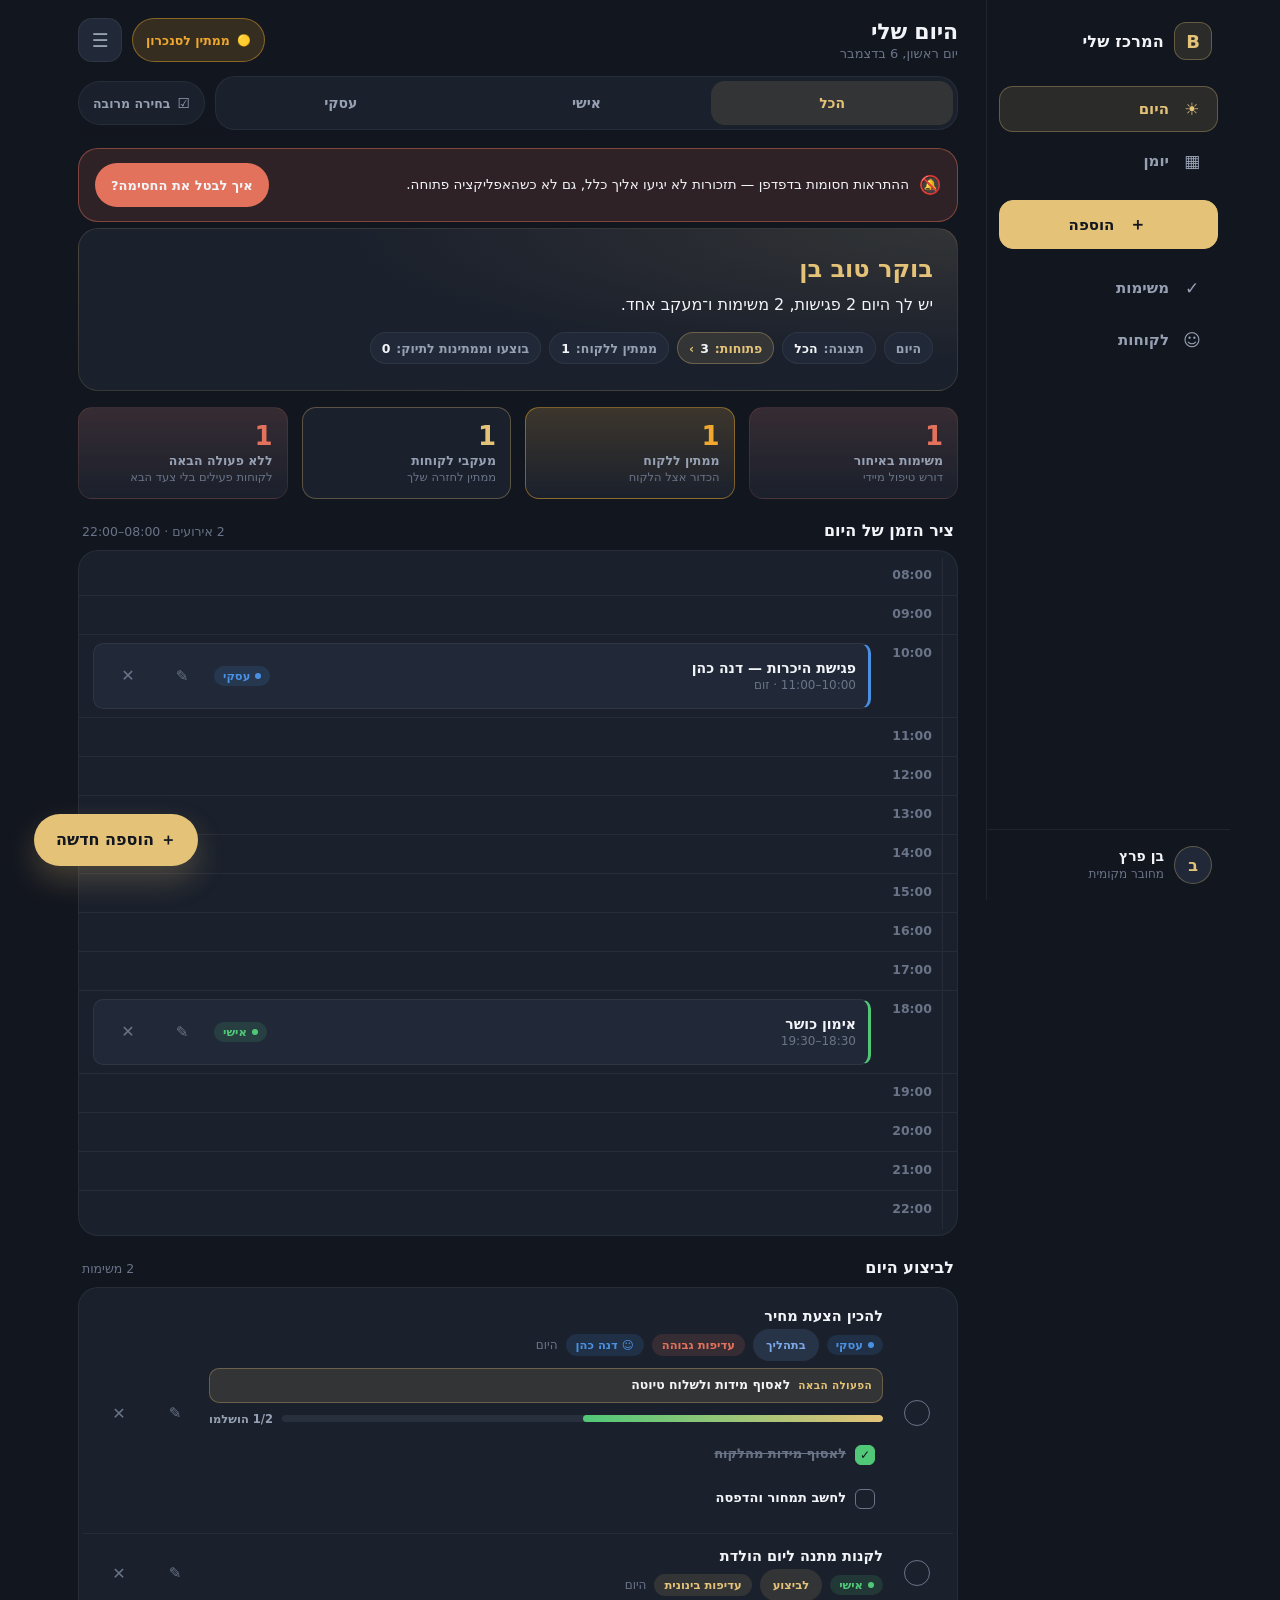
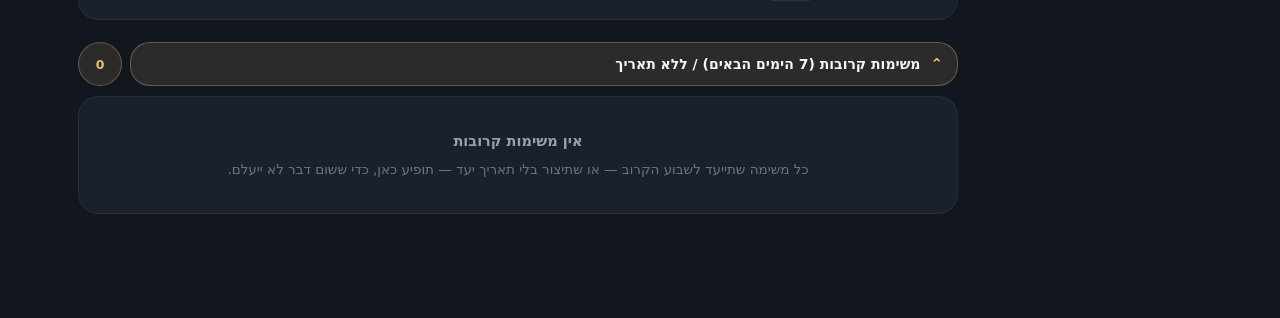
==== public/index.html @ 8e5413b8 "feat: sprint 10 - hamburger settings drawer, header cleanup, dual sound engine & haptics" ====
<!DOCTYPE html>
<html lang="he" dir="rtl">
<head>
<meta charset="utf-8">
<meta name="viewport" content="width=device-width, initial-scale=1, viewport-fit=cover">
<meta name="theme-color" content="#12161f">
<meta name="description" content="מרכז הפרודוקטיביות האישי והעסקי — יומן, משימות, רשימות, פתקים ולקוחות במקום אחד.">
<title>מה הלו&quot;ז</title>

<!-- ---------- PWA ---------- -->
<link rel="manifest" href="manifest.json">
<link rel="icon" type="image/png" sizes="32x32" href="icons/favicon-32.png">
<link rel="icon" type="image/png" sizes="192x192" href="icons/icon-192.png">
<link rel="icon" type="image/png" sizes="512x512" href="icons/icon-512.png">

<!-- ---------- installable web app (Android / Chrome) ---------- -->
<meta name="mobile-web-app-capable" content="yes">
<meta name="application-name" content="מה הלו&quot;ז">

<!-- ---------- installable web app (iOS / Safari) ---------- -->
<meta name="apple-mobile-web-app-capable" content="yes">
<meta name="apple-mobile-web-app-status-bar-style" content="black-translucent">
<meta name="apple-mobile-web-app-title" content="מה הלו&quot;ז">
<link rel="apple-touch-icon" href="icons/apple-touch-icon-180.png">

<!-- ?v= MUST match CACHE_VERSION in sw.js. GitHub Pages serves these with
     max-age=600 and no content hash, so without the query an installed phone
     can keep serving the previous build out of its own HTTP cache. -->
<link rel="stylesheet" href="styles.css?v=v19">
</head>
<body>

<div class="app">

  <!-- ============ DESKTOP SIDE RAIL (visually right in RTL) ============ -->
  <aside class="rail" aria-label="ניווט ראשי">
    <div class="rail-brand">
      <span class="rail-mark">B</span>
      <span class="rail-name">המרכז שלי</span>
    </div>
    <nav class="rail-nav">
      <button class="rail-item is-active" data-nav="today"   type="button"><span class="ico">☀</span><span>היום</span></button>
      <button class="rail-item"           data-nav="calendar" type="button"><span class="ico">▦</span><span>יומן</span></button>
      <button class="rail-item rail-add"  data-action="master-add" type="button"><span class="ico">＋</span><span>הוספה</span></button>
      <button class="rail-item"           data-nav="tasks"   type="button"><span class="ico">✓</span><span>משימות</span></button>
      <button class="rail-item"           data-nav="clients" type="button"><span class="ico">☺</span><span>לקוחות</span></button>
    </nav>
    <div class="rail-user">
      <span class="avatar" aria-hidden="true">ב</span>
      <span class="rail-user-meta">
        <b id="railUserName">בן פרץ</b>
        <small>מחובר מקומית</small>
      </span>
    </div>
  </aside>

  <!-- ============ MAIN ============ -->
  <main class="main">

    <header class="topbar">
      <!-- Sprint 13 — THE HEADER IS TWO CONTROLS.
           Until now this row carried four pills (🔔 / 🔊 / 📅 / ☁), a Google
           readout line under them and a 🗑 pill in the filter strip below —
           six competing affordances above a screen whose actual job is to
           answer "what do I owe today". Every one of them still exists, and
           every one of them is still the SAME element with the same id and the
           same handler: they were MOVED into the settings drawer, not rebuilt.
           What is left here is the title, the cloud badge (a status light, not
           a menu) and ☰. -->
      <div class="topbar-row">
        <div class="topbar-title">
          <h1 id="viewTitle">היום שלי</h1>
          <p id="todayLabel" class="topbar-sub"></p>
        </div>
        <!-- cloud sync status — 🟢 מסונכרן לענן / 🟡 ממתין לסנכרון / 🔴 אופליין -->
        <button class="sync-btn is-offline" id="syncBtn" type="button"
                data-syncstate="offline" aria-live="polite" title="אופליין">
          <span class="sync-ico" id="syncIco" aria-hidden="true">🔴</span>
          <span class="sync-label" id="syncLabel">אופליין</span>
        </button>
        <!-- ☰ — LAST in the row on purpose: the document is RTL, so the last
             flex item is the one that lands on the visual LEFT edge. -->
        <button class="menu-btn" id="menuBtn" data-action="settings" type="button"
                aria-haspopup="dialog" aria-expanded="false" aria-controls="settingsDrawer"
                aria-label="הגדרות" title="הגדרות">
          <span class="menu-ico" aria-hidden="true">☰</span>
        </button>
      </div>

      <!-- Global category filter · shares its row with the multi-select gate -->
      <div class="filter-row">
        <div class="segmented" role="tablist" aria-label="סינון לפי קטגוריה">
          <button class="seg is-active" role="tab" aria-selected="true"  data-filter="all"      type="button">הכל</button>
          <button class="seg"           role="tab" aria-selected="false" data-filter="personal" type="button">אישי</button>
          <button class="seg"           role="tab" aria-selected="false" data-filter="business" type="button">עסקי</button>
        </div>
        <!-- בחירה מרובה — also entered by long-pressing any card -->
        <button class="select-btn" id="selectBtn" data-action="select-mode" type="button" aria-pressed="false">
          <span class="select-ico" aria-hidden="true">☑</span>
          <span class="select-label" id="selectLabel">בחירה מרובה</span>
        </button>
      </div>
    </header>

    <!-- ---------- VIEW: MY DAY ---------- -->
    <section class="view is-active" id="view-today" aria-label="היום שלי">

      <!-- 0. התראות — the permission, said out loud (Sprint 11).
           The top-bar pill carries the same state, but it is one of four pills
           in a crowded bar. A blocked permission is worse than an unasked one:
           the app looks armed and delivers nothing, so a missed meeting gets
           blamed on the app instead of on the setting causing it. -->
      <div class="nfy-alert card" id="notifyAlert" role="status" aria-live="polite" hidden>
        <span class="nfy-ico" id="notifyAlertIco" aria-hidden="true">🔔</span>
        <p class="nfy-text" id="notifyAlertText"></p>
        <button class="nfy-cta" id="notifyAlertCta" type="button">הפעל התראות</button>
      </div>

      <!-- 1. Smart summary -->
      <div class="summary card">
        <p class="summary-greet" id="summaryGreeting">בוקר טוב בן</p>
        <p class="summary-line" id="summaryLine"></p>
        <div class="summary-chips" id="summaryChips"></div>
      </div>

      <!-- 4. Attention cards -->
      <div class="attention" id="attentionCards"></div>

      <!-- 2. Timeline -->
      <section class="block" aria-label="ציר הזמן של היום">
        <div class="block-head">
          <h2>ציר הזמן של היום</h2>
          <span class="block-meta" id="timelineMeta"></span>
        </div>
        <div class="timeline card" id="timeline"></div>
      </section>

      <!-- 3. Unscheduled to-do today -->
      <section class="block" aria-label="לביצוע היום">
        <div class="block-head">
          <h2>לביצוע היום</h2>
          <span class="block-meta" id="todoMeta"></span>
        </div>
        <div class="todo card" id="todoToday"></div>
        <!-- Sprint 9 — ticking a task leaves it in place, struck through; THIS
             is what files it. Painted by renderArchiveBar(), absent while there
             is nothing finished to move. -->
        <div class="archive-bar" id="archiveBarToday" hidden></div>
      </section>

      <!-- 3b. משימות קרובות — the answer to "where did my tasks go" (Sprint 10)
           The counters on this screen count every open task; the board above can
           only ever show today's. This widget holds the rest — the next seven
           days and everything with no date at all — so a task can never again be
           counted somewhere and listed nowhere. Collapsible, but open by
           default: a widget that hides the thing it exists to reveal is the bug
           it was written to fix. -->
      <section class="block up-block is-open" id="upcomingBlock" aria-label="משימות קרובות">
        <!-- Sprint 12 · §3 — the count left the toggle and became a control of
             its own: collapsing the widget and opening the full open-items
             sheet are two different intentions, and one button cannot carry
             both. A <button> may not nest inside a <button>, so the header is
             a row holding two. -->
        <div class="up-head-row">
          <button class="up-head" id="upcomingToggle" data-upcoming="toggle"
                  type="button" aria-expanded="true" aria-controls="upcomingList">
            <span class="up-caret" id="upcomingCaret" aria-hidden="true">⌃</span>
            <span class="up-title">משימות קרובות (7 הימים הבאים) / ללא תאריך</span>
          </button>
          <button class="up-count" id="upcomingCount" data-openall="1" type="button"
                  aria-haspopup="dialog"
                  aria-label="פתיחת כל המשימות והאירועים הפתוחים">0</button>
        </div>
        <p class="up-meta block-meta" id="upcomingMeta"></p>
        <div class="todo card" id="upcomingList"></div>
      </section>

      <div class="scroll-tail"></div>
    </section>

    <!-- ---------- VIEW: CALENDAR ---------- -->
    <section class="view" id="view-calendar" aria-label="יומן">

      <!-- view switcher: day / week / month / agenda -->
      <div class="segmented cal-views" role="tablist" aria-label="בחירת תצוגת יומן">
        <button class="seg"           role="tab" aria-selected="false" data-calview="day"    type="button">יום</button>
        <button class="seg"           role="tab" aria-selected="false" data-calview="week"   type="button">שבוע</button>
        <button class="seg is-active" role="tab" aria-selected="true"  data-calview="month"  type="button">חודש</button>
        <button class="seg"           role="tab" aria-selected="false" data-calview="agenda" type="button">סדר יום</button>
      </div>

      <!-- period navigation — RTL: "הבא" sits on the left, "הקודם" on the right -->
      <div class="cal-nav">
        <button class="cal-arrow" data-calnav="prev" type="button" aria-label="התקופה הקודמת">›</button>
        <div class="cal-range">
          <b id="calRange"></b>
          <span class="block-meta" id="calendarMeta"></span>
        </div>
        <button class="cal-arrow" data-calnav="next"  type="button" aria-label="התקופה הבאה">‹</button>
        <button class="cal-today" data-calnav="today" type="button">היום</button>
      </div>

      <div class="cal-stage" id="calStage">
        <div class="cal-pane" id="calMonth"  hidden></div>
        <div class="cal-pane" id="calWeek"   hidden></div>
        <div class="cal-pane" id="calDay"    hidden></div>
        <div class="cal-pane" id="calAgenda" hidden></div>
      </div>

      <div class="scroll-tail"></div>
    </section>

    <!-- ---------- VIEW: TASKS / LISTS / NOTES ---------- -->
    <section class="view" id="view-tasks" aria-label="משימות, רשימות ופתקים">

      <!-- Sprint 10 · workspaces. פתקים ורשימות is a destination of its own
           now (mandate §2), not two blocks stacked below a task list that
           already fills the screen. -->
      <div class="segmented work-tabs" role="tablist" aria-label="בחירת אזור עבודה">
        <button class="seg is-active" role="tab" aria-selected="true"  data-work="tasks" type="button">✓ משימות <b class="seg-count" id="workCount_tasks">0</b></button>
        <button class="seg"           role="tab" aria-selected="false" data-work="lists" type="button">☰ רשימות <b class="seg-count" id="workCount_lists">0</b></button>
        <button class="seg"           role="tab" aria-selected="false" data-work="notes" type="button">✎ פתקים <b class="seg-count" id="workCount_notes">0</b></button>
      </div>

      <!-- ========== WORKSPACE: משימות ========== -->
      <div data-workpane="tasks">

        <!-- Sprint 10 · the four mandated views, then the three older filters.
             היום / בקרוב / נכנסים / באיחור are mutually exclusive and, between
             them, exhaustive over every task on the board — and הכל is the
             union that proves nothing fell between them. -->
        <div class="segmented task-tabs" role="tablist" aria-label="סינון מהיר של משימות">
          <button class="seg"           role="tab" aria-selected="false" data-tasktab="today"    type="button">היום <b class="seg-count" data-taskcount="today">0</b></button>
          <button class="seg"           role="tab" aria-selected="false" data-tasktab="upcoming" type="button">בקרוב <b class="seg-count" data-taskcount="upcoming">0</b></button>
          <button class="seg"           role="tab" aria-selected="false" data-tasktab="inbox"    type="button">נכנסים <b class="seg-count" data-taskcount="inbox">0</b></button>
          <button class="seg is-active" role="tab" aria-selected="true"  data-tasktab="all"      type="button">הכל <b class="seg-count" data-taskcount="all">0</b></button>
          <button class="seg"           role="tab" aria-selected="false" data-tasktab="late"     type="button">באיחור <b class="seg-count" data-taskcount="late">0</b></button>
          <button class="seg"           role="tab" aria-selected="false" data-tasktab="waiting"  type="button">ממתין <b class="seg-count" data-taskcount="waiting">0</b></button>
          <button class="seg"           role="tab" aria-selected="false" data-tasktab="done"     type="button">הושלם <b class="seg-count" data-taskcount="done">0</b></button>
        </div>

        <div class="block">
          <div class="block-head">
            <h2 id="tasksTitle">משימות · הכל</h2>
            <span class="block-meta" id="tasksMeta"></span>
          </div>
          <div class="card" id="tasksList"></div>
          <div class="archive-bar" id="archiveBarTasks" hidden></div>
        </div>

        <!-- ---- היסטוריה — the completed-tasks log (Sprint 9) ----
             Where finished work waits out its ten days. Deliberately NOT סל
             מחזור: restoring something you completed must not read as undoing a
             deletion, and emptying the bin must not throw away a month of it. -->
        <div class="block">
          <div class="block-head">
            <h2>✓ בוצעו — היסטוריה</h2>
            <span class="block-meta" id="archiveMeta"></span>
          </div>
          <p class="trash-hint">
            כל משימה שתעביר לכאן ממתינה 10 ימים. אפשר לשחזר אותה לרשימה שממנה הגיעה,
            או למחוק אותה לצמיתות כבר עכשיו. אחרי 10 ימים היא נמחקת אוטומטית.
          </p>
          <div class="card trash-list" id="archiveList"></div>
        </div>
      </div>

      <!-- ========== WORKSPACE: רשימות (צ׳קליסטים) ========== -->
      <div data-workpane="lists" hidden>
        <div class="block">
          <div class="block-head">
            <h2>☰ רשימות וצ׳ק־ליסטים</h2>
            <span class="block-meta" id="listsMeta"></span>
          </div>
          <p class="trash-hint">
            רשימות ציוד לסטודיו, רשימות קניות ותתי־משימות לפרויקט. כל רשימה יכולה
            להיות ללא תאריך, ואפשר לקשר אותה ישירות לכרטיס לקוח קיים.
          </p>
          <div class="card" id="listsList"></div>
        </div>
      </div>

      <!-- ========== WORKSPACE: פתקים ========== -->
      <div data-workpane="notes" hidden>
        <div class="block">
          <div class="block-head">
            <h2>✎ פתקים מהירים</h2>
            <span class="block-meta" id="notesMeta"></span>
          </div>
          <p class="trash-hint">
            שרבוט רעיונות, סיכומי שיחות ותזכורות טקסט חופשי. כל פתק אפשר להצמיד
            למעלה, לקשר לכרטיס לקוח, או להפוך למשימה או לאירוע בלחיצה אחת.
          </p>
          <div class="card" id="notesList"></div>
        </div>
      </div>

      <div class="scroll-tail"></div>
    </section>

    <!-- ---------- VIEW: CLIENTS ---------- -->
    <section class="view" id="view-clients" aria-label="לקוחות">

      <!-- pipeline sub-tabs: הכל · לידים חדשים · פעילים · ממתינים · סגורים -->
      <div class="segmented client-tabs" role="tablist" aria-label="סינון לקוחות לפי שלב בצינור">
        <button class="seg is-active" role="tab" aria-selected="true"  data-clientfilter="all"    type="button">הכל <b class="seg-count" data-clientcount="all">0</b></button>
        <button class="seg"           role="tab" aria-selected="false" data-clientfilter="new"    type="button">לידים חדשים <b class="seg-count" data-clientcount="new">0</b></button>
        <button class="seg"           role="tab" aria-selected="false" data-clientfilter="active" type="button">פעילים <b class="seg-count" data-clientcount="active">0</b></button>
        <button class="seg"           role="tab" aria-selected="false" data-clientfilter="waiting" type="button">ממתינים <b class="seg-count" data-clientcount="waiting">0</b></button>
        <button class="seg"           role="tab" aria-selected="false" data-clientfilter="closed" type="button">סגורים <b class="seg-count" data-clientcount="closed">0</b></button>
      </div>

      <div class="block">
        <div class="block-head">
          <h2>לקוחות</h2>
          <span class="block-meta" id="clientsMeta"></span>
        </div>
        <div class="client-cards" id="clientsList"></div>
      </div>
      <div class="scroll-tail"></div>
    </section>

  </main>

  <!-- ============ MOBILE BOTTOM BAR ============ -->
  <nav class="tabbar" aria-label="ניווט תחתון">
    <button class="tab is-active" data-nav="today"   type="button"><span class="ico">☀</span><span class="tab-label">היום</span></button>
    <button class="tab"           data-nav="calendar" type="button"><span class="ico">▦</span><span class="tab-label">יומן</span></button>
    <button class="tab tab-add"   data-action="master-add" type="button" aria-label="הוספה חדשה">
      <span class="tab-add-btn">＋</span><span class="tab-label">הוספה</span>
    </button>
    <button class="tab"           data-nav="tasks"   type="button"><span class="ico">✓</span><span class="tab-label">משימות</span></button>
    <button class="tab"           data-nav="clients" type="button"><span class="ico">☺</span><span class="tab-label">לקוחות</span></button>
  </nav>

</div>

<!-- ============ MASTER ADD — floating CTA ============ -->
<button class="fab" id="fab" data-action="master-add" type="button">＋ הוספה חדשה</button>

<!-- ============ BOTTOM SHEETS ============ -->
<div class="backdrop" id="backdrop" hidden></div>

<!-- type chooser -->
<div class="sheet" id="typeSheet" role="dialog" aria-modal="true" aria-labelledby="typeSheetTitle" hidden>
  <div class="sheet-grab" aria-hidden="true"></div>
  <div class="sheet-head">
    <h2 id="typeSheetTitle">מה נוסיף?</h2>
    <button class="sheet-x" data-action="close-sheet" type="button" aria-label="סגירה">✕</button>
  </div>
  <div class="type-grid">
    <button class="type-btn" data-type="event"  type="button"><span class="type-ico">▦</span><span>אירוע / פגישה</span></button>
    <button class="type-btn" data-type="task"   type="button"><span class="type-ico">✓</span><span>משימה</span></button>
    <button class="type-btn" data-type="list"   type="button"><span class="type-ico">☰</span><span>רשימה</span></button>
    <button class="type-btn" data-type="note"   type="button"><span class="type-ico">✎</span><span>פתק</span></button>
    <button class="type-btn" data-type="client" type="button"><span class="type-ico">☺</span><span>לקוח חדש</span></button>
  </div>
  <div class="sheet-tail"></div>
</div>

<!-- typed form -->
<div class="sheet" id="formSheet" role="dialog" aria-modal="true" aria-labelledby="formSheetTitle" hidden>
  <div class="sheet-grab" aria-hidden="true"></div>
  <div class="sheet-head">
    <h2 id="formSheetTitle">פריט חדש</h2>
    <button class="sheet-x" data-action="close-sheet" type="button" aria-label="סגירה">✕</button>
  </div>
  <form id="entityForm" novalidate>
    <div id="formFields"></div>

    <div class="field">
      <label class="field-label">קטגוריה</label>
      <div class="segmented segmented-cat" id="catPicker">
        <button class="seg is-active" data-cat="personal" type="button">אישי</button>
        <button class="seg"           data-cat="business" type="button">עסקי</button>
      </div>
    </div>

    <div class="sheet-actions">
      <button class="btn btn-ghost" data-action="close-sheet" type="button">ביטול</button>
      <button class="btn btn-gold" type="submit">שמירה</button>
    </div>
  </form>
  <div class="sheet-tail"></div>
</div>

<!-- ============ פתוחות — EVERY OPEN ITEM, IN ONE CHRONOLOGY (Sprint 12 §3) ====
     Opened from the "פתוחות: N" chip on My Day and from the count on the
     משימות קרובות banner. The counters have always been honest and have never
     been reachable: the board shows today, the widget shows a week, and a
     meeting next month was counted by both and listed by neither. -->
<div class="sheet open-sheet" id="openSheet" role="dialog" aria-modal="true"
     aria-labelledby="openSheetTitle" hidden>
  <div class="sheet-grab" aria-hidden="true"></div>
  <div class="sheet-head">
    <h2 id="openSheetTitle">כל מה שפתוח</h2>
    <button class="sheet-x" data-action="close-sheet" type="button" aria-label="סגירה">✕</button>
  </div>
  <p class="trash-hint">
    כל המשימות הפתוחות והאירועים העתידיים במערכת, מסודרים כרונולוגית לפי תאריך
    ושעה. לחיצה על פריט פותחת את חלונית הפרטים שלו.
  </p>
  <div class="segmented open-filters" id="openFilters" role="tablist" aria-label="סינון מהיר">
    <button class="seg is-active" role="tab" aria-selected="true"  data-openfilter="all"     type="button">הכל <b class="seg-count">0</b></button>
    <button class="seg"           role="tab" aria-selected="false" data-openfilter="today"   type="button">היום <b class="seg-count">0</b></button>
    <button class="seg"           role="tab" aria-selected="false" data-openfilter="week"    type="button">השבוע <b class="seg-count">0</b></button>
    <button class="seg"           role="tab" aria-selected="false" data-openfilter="late"    type="button">באיחור <b class="seg-count">0</b></button>
    <button class="seg"           role="tab" aria-selected="false" data-openfilter="tasks"   type="button">✓ משימות <b class="seg-count">0</b></button>
    <button class="seg"           role="tab" aria-selected="false" data-openfilter="events"  type="button">▦ אירועים <b class="seg-count">0</b></button>
    <button class="seg"           role="tab" aria-selected="false" data-openfilter="undated" type="button">ללא תאריך <b class="seg-count">0</b></button>
  </div>
  <p class="block-meta open-meta" id="openMeta"></p>
  <div class="todo card open-list" id="openList"></div>
  <div class="sheet-tail"></div>
</div>

<!-- ============ פרטי פריט — THE READING VIEW (Sprint 12 §4) ============
     A tap on a task or an event card lands here, not in a form: the whole
     record laid out to be READ, every active reminder named, and the three
     actions a reading view owes — עריכה, סימון כבוצע, מחיקה. -->
<div class="sheet detail-sheet" id="detailSheet" role="dialog" aria-modal="true"
     aria-labelledby="detailSheetTitle" hidden>
  <div class="sheet-grab" aria-hidden="true"></div>
  <div class="sheet-head">
    <h2 id="detailSheetTitle">פרטי משימה</h2>
    <button class="sheet-x" data-action="close-sheet" type="button" aria-label="סגירה">✕</button>
  </div>
  <div class="detail-body" id="detailBody"></div>
  <div class="sheet-actions detail-acts">
    <button class="btn btn-ghost"  id="detailDelete" data-detailact="delete" type="button">🗑 מחיקה</button>
    <button class="btn btn-ghost"  id="detailDone"   data-detailact="done"   type="button">✓ סימון כבוצע</button>
    <button class="btn btn-gold"   id="detailEdit"   data-detailact="edit"   type="button">✎ עריכה</button>
  </div>
  <div class="sheet-tail"></div>
</div>

<!-- ============ סל מחזור — THE 10-DAY RECYCLE BIN (Sprint 8) ============
     Sits BEFORE the confirmation sheet on purpose: both are .sheet at the same
     z-index, so document order is what puts "מחק לצמיתות?" above the bin it
     was asked from. -->
<div class="sheet trash" id="trashSheet" role="dialog" aria-modal="true" aria-labelledby="trashTitle" hidden>
  <div class="sheet-grab" aria-hidden="true"></div>
  <div class="sheet-head">
    <h2 id="trashTitle">🗑 סל מחזור</h2>
    <!-- בחירה מרובה בתוך הסל — also entered by long-pressing any row -->
    <button class="select-btn trash-select" id="trashSelectBtn" data-trashbatch="mode"
            type="button" aria-pressed="false">
      <span class="select-ico" aria-hidden="true">☑</span>
      <span class="select-label" id="trashSelectLabel">בחירה מרובה</span>
    </button>
    <button class="sheet-x" data-action="close-sheet" type="button" aria-label="סגירה">✕</button>
  </div>
  <p class="trash-hint">
    כל פריט שנמחק ממתין כאן 10 ימים. אפשר לשחזר אותו למקום שממנו נמחק,
    או למחוק אותו לצמיתות כבר עכשיו. אחרי 10 ימים הוא נמחק אוטומטית.
    לחיצה ארוכה על פריט פותחת בחירה מרובה — לשחזור או למחיקה של כמה פריטים יחד.
  </p>
  <!-- ריקון הסל — the one tap that clears every row at once. It hides itself
       on an empty bin and while בחירה מרובה is live: that layer already owns a
       מחיקה לצמיתות for exactly the rows the finger picked. -->
  <div class="trash-tools" id="trashTools" hidden>
    <button class="mini is-danger" id="trashEmptyBtn" data-trash="empty" type="button">🗑 ריקון סל המחזור</button>
  </div>
  <div class="trash-list" id="trashList"></div>

  <!-- the bin's batch bar. It is STICKY inside the sheet rather than fixed to
       the shell like #batchBar: a fixed bar would sit under the sheet (z-index
       60) and offer actions on a list the finger cannot see. -->
  <div class="batchbar trash-batchbar" id="trashBatchBar" role="toolbar"
       aria-label="פעולות על הפריטים שנבחרו בסל" hidden>
    <span class="batch-count" id="trashBatchCount">בחר פריטים</span>
    <button class="batch-btn"           data-trashbatch="restore" type="button">↺ שחזור</button>
    <button class="batch-btn"           data-trashbatch="all"     type="button">בחר הכל</button>
    <button class="batch-btn is-danger" data-trashbatch="purge"   type="button">🗑 מחיקה לצמיתות</button>
    <button class="batch-btn is-quiet"  data-trashbatch="exit"    type="button">סיום בחירה</button>
  </div>
  <div class="sheet-tail"></div>
</div>

<!-- ============ DELETE CONFIRMATION ============
     Sprint 7 deleted first and asked afterwards. The mandate asks explicitly,
     and the אחזר window still arms behind it — a confirmed deletion is still
     recoverable for five seconds, and for ten days in סל מחזור after that. -->
<div class="sheet confirm" id="confirmSheet" role="dialog" aria-modal="true" aria-labelledby="confirmTitle" hidden>
  <div class="sheet-grab" aria-hidden="true"></div>
  <div class="sheet-head">
    <h2 id="confirmTitle">האם אתה בטוח שברצונך למחוק?</h2>
    <button class="sheet-x" data-action="close-confirm" type="button" aria-label="סגירה">✕</button>
  </div>
  <p class="confirm-what" id="confirmWhat"></p>
  <p class="confirm-hint">מיד לאחר המחיקה יופיע כפתור "אחזר" — יש חמש שניות לחזור אחורה,
    ואחר כך הפריט ממתין 10 ימים בסל המחזור.</p>
  <div class="sheet-actions">
    <!-- close-confirm, not close-sheet: a note deleted from inside a client
         file must leave that file open behind the question -->
    <button class="btn btn-ghost" data-action="close-confirm" type="button">ביטול</button>
    <button class="btn btn-danger" id="confirmYes" data-confirmdel="1" type="button">אישור מחיקה</button>
  </div>
  <div class="sheet-tail"></div>
</div>

<!-- ============ CLIENT DRAWER — תיק לקוח ============ -->
<aside class="drawer" id="clientDrawer" role="dialog" aria-modal="true" aria-labelledby="drawerName" hidden>
  <div class="sheet-grab" aria-hidden="true"></div>

  <div class="drawer-head">
    <div class="drawer-id">
      <h2 id="drawerName">תיק לקוח</h2>
      <p class="drawer-sub" id="drawerSub"></p>
    </div>
    <button class="sheet-x" data-action="close-drawer" type="button" aria-label="סגירת תיק הלקוח">✕</button>
  </div>

  <!-- direct call / WhatsApp / status, always reachable above the tabs -->
  <div class="drawer-acts" id="drawerActions"></div>

  <div class="segmented drawer-tabs" role="tablist" aria-label="חלקי תיק הלקוח">
    <button class="seg is-active" role="tab" aria-selected="true"  data-clienttab="overview" type="button">סקירה</button>
    <button class="seg"           role="tab" aria-selected="false" data-clienttab="meetings" type="button">פגישות</button>
    <button class="seg"           role="tab" aria-selected="false" data-clienttab="tasks"    type="button">משימות</button>
    <button class="seg"           role="tab" aria-selected="false" data-clienttab="lists"    type="button">רשימות</button>
    <button class="seg"           role="tab" aria-selected="false" data-clienttab="notes"    type="button">פתקים</button>
    <button class="seg"           role="tab" aria-selected="false" data-clienttab="history"  type="button">היסטוריה</button>
  </div>

  <div class="drawer-body" id="drawerBody"></div>
  <div class="sheet-tail"></div>
</aside>

<!-- ============ הגדרות — THE SETTINGS DRAWER (Sprint 13 · mandate §1–§2) ====
     Slides in from the LEFT (the far edge in an RTL document) behind the ☰ in
     the header. Everything that used to be a pill in the top bar lives here —
     the SAME elements, moved: #pushBtn, #soundBtn, #gcalBtn, #gcalSync and
     #trashBtn kept their ids and their handlers, so no wiring was rebuilt and
     nothing in the app has two places that can disagree about one fact. -->
<aside class="settings" id="settingsDrawer" role="dialog" aria-modal="true"
       aria-labelledby="settingsTitle" hidden>
  <div class="st-head">
    <h2 id="settingsTitle">☰ הגדרות</h2>
    <button class="sheet-x" data-action="close-settings" type="button" aria-label="סגירת ההגדרות">✕</button>
  </div>

  <!-- ---------- 1. התראות, צלילים ורטט ---------- -->
  <section class="st-sec" aria-labelledby="stSecAlerts">
    <h3 class="st-sec-title" id="stSecAlerts">🔔 התראות, צלילים ורטט</h3>

    <div class="st-rows">
      <button class="push-btn st-pill" id="pushBtn" type="button" aria-pressed="false">
        <span class="push-ico" id="pushIco" aria-hidden="true">🔔</span>
        <span class="push-label" id="pushLabel">הפעל התראות פוש</span>
      </button>
      <!-- צליל תזכורת — a separate vote from the notifications themselves: a
           phone on a desk that only vibrates has not been notified. Tapping
           it is also the gesture that unlocks the AudioContext. -->
      <button class="push-btn sound-btn st-pill is-on" id="soundBtn" type="button" aria-pressed="true">
        <span class="push-ico" id="soundIco" aria-hidden="true">🔊</span>
        <span class="push-label" id="soundLabel">צליל תזכורת פעיל</span>
      </button>
    </div>

    <!-- צליל התראה (קצר) -->
    <div class="st-field">
      <label class="field-label" for="setShortSound">צליל התראה (קצר)</label>
      <select class="select" id="setShortSound" data-setpick="shortSound"></select>
      <div class="st-acts">
        <button class="mini" data-setplay="short" type="button">▶ נגן</button>
        <button class="mini" data-setdefault="shortSound" type="button">↺ ברירת מחדל</button>
      </div>
    </div>

    <!-- צלצול (ארוך, ~10 שניות) -->
    <div class="st-field">
      <label class="field-label" for="setLongSound">צלצול ארוך (כ־10 שניות)</label>
      <select class="select" id="setLongSound" data-setpick="longSound"></select>
      <div class="st-acts">
        <button class="mini" data-setplay="long" type="button">▶ נגן</button>
        <button class="mini" data-setplay="stop" type="button">■ עצור</button>
        <button class="mini" data-setdefault="longSound" type="button">↺ ברירת מחדל</button>
      </div>
    </div>

    <!-- סוג הרטט -->
    <div class="st-field">
      <label class="field-label" for="setVibe">סוג רטט בהתראה</label>
      <select class="select" id="setVibe" data-setpick="vibe"></select>
      <div class="st-acts">
        <button class="mini" data-setplay="vibe" type="button">▶ נסה</button>
        <button class="mini" data-setdefault="vibe" type="button">↺ ברירת מחדל</button>
      </div>
    </div>

    <!-- רטט במגע — the V check and every button tap -->
    <button class="st-toggle" id="hapticsBtn" data-settoggle="haptics" type="button" aria-pressed="true">
      <span class="st-toggle-text">
        <b>רטט במגע</b>
        <small id="hapticsHint">רטט קצר בכל לחיצה ובכל סימון V</small>
      </span>
      <span class="st-switch" aria-hidden="true"></span>
    </button>
  </section>

  <!-- ---------- 2. סנכרון וחשבונות ---------- -->
  <section class="st-sec" aria-labelledby="stSecSync">
    <h3 class="st-sec-title" id="stSecSync">☁ סנכרון וחשבונות</h3>

    <!-- Google Calendar two-way sync — connect, then tap to run a cycle -->
    <button class="gcal-btn st-pill is-off" id="gcalBtn" type="button"
            data-gcalstate="off" aria-pressed="false" title="התחבר ל-Google Calendar">
      <span class="gcal-ico" id="gcalIco" aria-hidden="true">📅</span>
      <span class="gcal-label" id="gcalLabel">התחבר ל-Google Calendar</span>
    </button>

    <!-- "סונכרן לאחרונה מול גוגל: HH:MM" — cached locally, so it still reads
         correctly with no network -->
    <p class="gcal-sync" id="gcalSync" aria-live="polite" hidden>
      <span id="gcalSyncText"></span>
      <button class="gcal-unlink" id="gcalUnlink" type="button" hidden>ניתוק</button>
    </p>

    <p class="st-status" id="setSyncState" aria-live="polite"></p>
    <button class="mini st-wide" data-setsync="now" type="button">☁ סנכרן עכשיו</button>
  </section>

  <!-- ---------- 3. נתונים וארכיון ---------- -->
  <section class="st-sec" aria-labelledby="stSecData">
    <h3 class="st-sec-title" id="stSecData">🗂 נתונים וארכיון</h3>
    <!-- סל מחזור — every deletion waits here 10 days before it is final -->
    <button class="trash-btn st-pill" id="trashBtn" data-action="trash" type="button"
            aria-haspopup="dialog" aria-label="סל מחזור (10 ימים)">
      <span class="trash-ico" aria-hidden="true">🗑</span>
      <span class="trash-label">סל מחזור (10 ימים)</span>
      <b class="trash-count" id="trashCount" hidden>0</b>
    </button>
    <button class="trash-btn st-pill" data-action="archive-log" type="button">
      <span class="trash-ico" aria-hidden="true">✓</span>
      <span class="trash-label">יומן היסטוריה</span>
    </button>
  </section>

  <!-- ---------- 4. מראה ועיצוב ---------- -->
  <section class="st-sec" aria-labelledby="stSecLook">
    <h3 class="st-sec-title" id="stSecLook">🎨 מראה ועיצוב</h3>
    <div class="segmented st-themes" role="group" aria-label="ערכת נושא">
      <button class="seg is-active" data-settheme="dark"   type="button" aria-pressed="true">🌙 כהה</button>
      <button class="seg"           data-settheme="light"  type="button" aria-pressed="false">☀ בהיר</button>
      <button class="seg"           data-settheme="system" type="button" aria-pressed="false">⚙ מערכת</button>
    </div>
    <p class="st-status" id="setThemeHint" aria-live="polite"></p>
    <p class="st-status" id="setMotionHint"></p>
  </section>

  <!-- ---------- 5. אודות ---------- -->
  <section class="st-sec" aria-labelledby="stSecAbout">
    <h3 class="st-sec-title" id="stSecAbout">ℹ אודות</h3>
    <p class="st-status" id="setVersion"></p>
    <p class="st-status" id="setHealth" aria-live="polite"></p>
  </section>

  <div class="sheet-tail"></div>
</aside>

<!-- ============ BATCH ACTION BAR (multi-select) ============
     Sits above the bottom bar and only exists while a selection does. -->
<div class="batchbar" id="batchBar" role="toolbar" aria-label="פעולות על הפריטים שנבחרו" hidden>
  <span class="batch-count" id="batchCount">0 נבחרו</span>
  <button class="batch-btn"          data-batch="done"   type="button">✓ סמן כהושלם</button>
  <button class="batch-btn"          data-batch="all"    type="button">בחר הכל</button>
  <button class="batch-btn is-danger" data-batch="delete" type="button">🗑 מחיקה</button>
  <button class="batch-btn is-quiet"  data-batch="exit"   type="button">סיום בחירה</button>
</div>

<!-- toast · doubles as the undo safety net: deleting arms [אחזר] for 5 seconds -->
<div class="toast" id="toast" role="status" aria-live="polite" hidden>
  <span class="toast-text" id="toastText"></span>
  <button class="toast-undo" id="toastUndo" data-undo="1" type="button" hidden>אחזר</button>
</div>

<script src="app.js?v=v19"></script>
</body>
</html>
---- public/styles.css ----
/* ==========================================================================
   Luxury Dark & Champagne Minimalist — design system
   All colour literals live here in :root. Nothing below re-declares a hex.
   ========================================================================== */

:root{
  /* --- brand surfaces --- */
  --surface:      #12161f;
  --card:         #1a202c;

  /* --- accents --- */
  --gold:         #e4c278;
  --business:     #4a90e2;
  --personal:     #50c878;

  /* --- derived neutrals --- */
  --ink:          #f2f4f8;
  --muted:        #97a1b4;
  --faint:        #6a7488;
  --line:         rgba(228,194,120,.14);
  --line-soft:    rgba(255,255,255,.06);
  --card-2:       #212938;
  --danger:       #e2725b;

  /* --- task status accents (Sprint 3) --- */
  --waiting:      #f0a92e;         /* ממתין ללקוח — the one status that shouts */
  --progress:     #7aa7e8;

  --gold-soft:    rgba(228,194,120,.12);
  --gold-edge:    rgba(228,194,120,.32);
  --business-soft:rgba(74,144,226,.14);
  --personal-soft:rgba(80,200,120,.14);
  --danger-soft:  rgba(226,114,91,.14);
  --waiting-soft: rgba(240,169,46,.16);
  --waiting-edge: rgba(240,169,46,.45);
  --waiting-glow: 0 0 0 3px rgba(240,169,46,.10);
  --progress-soft:rgba(122,167,232,.14);
  --muted-soft:   rgba(151,161,180,.12);

  /* --- client CRM edges (Sprint 4) --- */
  --personal-edge:rgba(80,200,120,.42);
  --business-edge:rgba(74,144,226,.42);
  --danger-edge:  rgba(226,114,91,.45);
  --danger-glow:  0 0 0 3px rgba(226,114,91,.10);

  /* --- geometry --- */
  --r-sm: 10px;
  --r-md: 14px;
  --r-lg: 20px;
  --r-xl: 26px;
  --tap: 44px;

  --shadow:    0 18px 40px rgba(0,0,0,.45);
  --shadow-sm: 0 8px 20px rgba(0,0,0,.32);
  --glow-gold: 0 10px 22px rgba(228,194,120,.28);
  --glow-fab:  0 14px 30px rgba(228,194,120,.24);
  --bar-bg:    rgba(18,22,31,.94);
  --scrim:     rgba(6,8,13,.62);

  /* finished work recedes but stays legible — one knob for every card type */
  --dim-done: .55;

  --rail-w: 244px;
  --drawer-w: 460px;              /* client file — full-width sheet on mobile */
  --set-w: 400px;                 /* settings — full-width sheet on mobile too */
  --bar-h: 68px;
  --hour-h: 56px;                 /* day-view hour row — mirrors HOUR_PX in app.js */
  --safe-b: env(safe-area-inset-bottom, 0px);

  --ff: "Assistant", "Rubik", "Heebo", "Segoe UI", system-ui, -apple-system, sans-serif;

  /* --- מראה ועיצוב · the light palette (Sprint 13) -------------------------
     Every literal in this file still lives in :root, so the theme override
     below is nothing but var() plumbing. The dark palette above is untouched
     and is still the mandated one (PROJECT_PLAN §7.0) — this is a SECOND set,
     named --l-*, that the [data-theme="light"] block swaps in wholesale.

     The accent is deepened rather than reused: #e4c278 on paper is roughly
     1.8:1, so a light theme that kept it would fail the 4.5:1 floor on every
     piece of gold text in the app. The hue is the same champagne, taken down
     until it clears the bar. */
  --l-surface:       #f5f2ea;
  --l-card:          #ffffff;
  --l-card-2:        #efeade;
  --l-ink:           #1b2130;
  --l-muted:         #4f5a70;
  --l-faint:         #6f7a8d;
  --l-gold:          #86651a;
  --l-business:      #2b66b4;
  --l-personal:      #23794a;
  --l-danger:        #b23a24;
  --l-waiting:       #9c6b07;
  --l-progress:      #3a67a4;

  --l-line:          rgba(134,101,26,.26);
  --l-line-soft:     rgba(27,33,48,.10);
  --l-gold-soft:     rgba(134,101,26,.12);
  --l-gold-edge:     rgba(134,101,26,.34);
  --l-business-soft: rgba(43,102,180,.12);
  --l-personal-soft: rgba(35,121,74,.12);
  --l-danger-soft:   rgba(178,58,36,.12);
  --l-waiting-soft:  rgba(156,107,7,.14);
  --l-waiting-edge:  rgba(156,107,7,.45);
  --l-waiting-glow:  0 0 0 3px rgba(156,107,7,.12);
  --l-progress-soft: rgba(58,103,164,.14);
  --l-muted-soft:    rgba(79,90,112,.12);
  --l-personal-edge: rgba(35,121,74,.42);
  --l-business-edge: rgba(43,102,180,.42);
  --l-danger-edge:   rgba(178,58,36,.45);
  --l-danger-glow:   0 0 0 3px rgba(178,58,36,.12);

  --l-shadow:        0 18px 40px rgba(27,33,48,.16);
  --l-shadow-sm:     0 8px 20px rgba(27,33,48,.10);
  --l-glow-gold:     0 10px 22px rgba(134,101,26,.20);
  --l-glow-fab:      0 14px 30px rgba(134,101,26,.20);
  --l-bar-bg:        rgba(245,242,234,.94);
  --l-scrim:         rgba(27,33,48,.38);
}

/* ==========================================================================
   מראה ועיצוב — the theme switch (Sprint 13 · mandate §2d)

   `data-theme` is written onto <html> by APP.settings.Settings.applyTheme().
   It only ever holds a RESOLVED palette: "לפי המערכת" is a question the app
   asks prefers-color-scheme and re-asks when the OS flips, never a third value
   that reaches the DOM. Every rule below is var()-to-var(), so no colour
   literal exists outside :root and the whole app re-tints from one attribute.
   ========================================================================== */

html[data-theme="light"]{
  --surface:       var(--l-surface);
  --card:          var(--l-card);
  --card-2:        var(--l-card-2);
  --ink:           var(--l-ink);
  --muted:         var(--l-muted);
  --faint:         var(--l-faint);
  --gold:          var(--l-gold);
  --business:      var(--l-business);
  --personal:      var(--l-personal);
  --danger:        var(--l-danger);
  --waiting:       var(--l-waiting);
  --progress:      var(--l-progress);

  --line:          var(--l-line);
  --line-soft:     var(--l-line-soft);
  --gold-soft:     var(--l-gold-soft);
  --gold-edge:     var(--l-gold-edge);
  --business-soft: var(--l-business-soft);
  --personal-soft: var(--l-personal-soft);
  --danger-soft:   var(--l-danger-soft);
  --waiting-soft:  var(--l-waiting-soft);
  --waiting-edge:  var(--l-waiting-edge);
  --waiting-glow:  var(--l-waiting-glow);
  --progress-soft: var(--l-progress-soft);
  --muted-soft:    var(--l-muted-soft);
  --personal-edge: var(--l-personal-edge);
  --business-edge: var(--l-business-edge);
  --danger-edge:   var(--l-danger-edge);
  --danger-glow:   var(--l-danger-glow);

  --shadow:        var(--l-shadow);
  --shadow-sm:     var(--l-shadow-sm);
  --glow-gold:     var(--l-glow-gold);
  --glow-fab:      var(--l-glow-fab);
  --bar-bg:        var(--l-bar-bg);
  --scrim:         var(--l-scrim);

  /* finished work still recedes, but paper needs less of a drop than ink does
     to read as "done" without falling under the contrast floor */
  --dim-done: .62;
}

*,*::before,*::after{ box-sizing:border-box; }

html,body{
  margin:0; padding:0;
  max-width:100%;
  overflow-x:hidden;              /* zero horizontal scroll, mandated */
}

body{
  font-family:var(--ff);
  background:var(--surface);
  color:var(--ink);
  -webkit-text-size-adjust:100%;
  -webkit-font-smoothing:antialiased;
}

h1,h2,h3,p{ margin:0; }
button{ font-family:inherit; color:inherit; cursor:pointer; }

/* every control clears the 44x44 touch floor */
button, .tap{ min-height:var(--tap); min-width:var(--tap); }

::selection{ background:var(--gold-soft); }

/* ==========================================================================
   Shell
   ========================================================================== */

.app{ display:flex; min-height:100vh; width:100%; }

.main{
  flex:1 1 auto;
  min-width:0;                                    /* prevents flex overflow */
  padding:0 16px calc(var(--bar-h) + var(--safe-b) + 96px);
}

/* ---------- desktop side rail (hidden on mobile) ---------- */
.rail{ display:none; }

.rail-brand{
  display:flex; align-items:center; gap:10px;
  padding:22px 18px 26px;
}
.rail-mark{
  width:38px; height:38px; border-radius:12px;
  display:grid; place-items:center;
  background:var(--gold-soft); border:1px solid var(--gold-edge);
  color:var(--gold); font-weight:800; font-size:18px;
}
.rail-name{ font-weight:700; letter-spacing:.2px; }

.rail-nav{ display:flex; flex-direction:column; gap:6px; padding:0 12px; }

.rail-item{
  display:flex; align-items:center; gap:12px;
  padding:12px 14px;
  background:transparent; border:1px solid transparent;
  border-radius:var(--r-md);
  color:var(--muted); font-size:15px; font-weight:600;
  text-align:start;
  transition:background .18s, color .18s, border-color .18s;
}
.rail-item .ico{ font-size:17px; width:22px; text-align:center; }
.rail-item:hover{ color:var(--ink); background:var(--line-soft); }
.rail-item.is-active{
  color:var(--gold);
  background:var(--gold-soft);
  border-color:var(--gold-edge);
}
.rail-add{
  margin:10px 0;
  color:var(--surface); background:var(--gold);
  border-color:var(--gold); font-weight:800;
  justify-content:center;
}
.rail-add:hover{ color:var(--surface); background:var(--gold); filter:brightness(1.06); }

.rail-user{
  margin-top:auto;
  display:flex; align-items:center; gap:10px;
  padding:16px 18px;
  border-top:1px solid var(--line-soft);
}
.rail-user-meta{ display:flex; flex-direction:column; line-height:1.35; }
.rail-user-meta b{ font-size:14px; }
.rail-user-meta small{ color:var(--faint); font-size:12px; }

.avatar{
  width:38px; height:38px; flex:0 0 38px;
  border-radius:50%;
  display:grid; place-items:center;
  background:var(--card-2); border:1px solid var(--gold-edge);
  color:var(--gold); font-weight:700;
}
/* Sprint 13 removed the header's own avatar with the rest of the top-bar
   clutter; the rail still carries the identity, and .avatar-sm / .topbar-avatar
   went with the element they styled. */

/* ==========================================================================
   Top bar
   ========================================================================== */

.topbar{
  position:sticky; top:0; z-index:20;
  padding:18px 0 12px;
  background:linear-gradient(var(--surface) 76%, transparent);
}
.topbar-row{ display:flex; align-items:center; justify-content:space-between; gap:10px; }
.topbar-title{ min-width:0; flex:1 1 auto; }
.topbar-title h1{ font-size:22px; font-weight:800; letter-spacing:-.2px; }
.topbar-sub{ color:var(--faint); font-size:13px; margin-top:2px; }

/* ---------- push notification toggle ---------- */
.push-btn{
  flex:0 0 auto;
  display:inline-flex; align-items:center; gap:7px;
  margin-inline-start:auto;
  padding:0 13px; height:var(--tap); min-height:var(--tap);
  background:var(--card-2); border:1px solid var(--line-soft);
  border-radius:999px;
  color:var(--muted); font-size:12.5px; font-weight:700; white-space:nowrap;
  transition:color .18s, background .18s, border-color .18s;
}
.push-btn:hover{ color:var(--ink); border-color:var(--gold-edge); }
.push-ico{ font-size:14px; line-height:1; }

/* permission granted and reminders armed */
.push-btn.is-on{
  color:var(--gold); background:var(--gold-soft); border-color:var(--gold-edge);
}
/* blocked at the OS/browser level — nothing the app can do */
.push-btn.is-blocked{
  color:var(--danger); background:var(--danger-soft); border-color:var(--danger-soft);
  cursor:not-allowed;
}
/* browser has no Notification support — never rendered */
.push-btn[hidden]{ display:none; }

/* ---------- cloud sync status (Sprint 5) ----------
   Three honest states, colour never the sole carrier: the glyph and the
   Hebrew label say the same thing the tint does.                          */
.sync-btn{
  flex:0 0 auto;
  display:inline-flex; align-items:center; gap:7px;
  padding:0 13px; height:var(--tap); min-height:var(--tap);
  background:var(--card-2); border:1px solid var(--line-soft);
  border-radius:999px;
  color:var(--muted); font-size:12.5px; font-weight:700; white-space:nowrap;
  transition:color .18s, background .18s, border-color .18s;
}
.sync-ico{ font-size:11px; line-height:1; }

/* 🟢 queue empty, the cloud has everything */
.sync-btn.is-synced{
  color:var(--personal); background:var(--personal-soft); border-color:var(--personal-edge);
}
/* 🟡 mutations are waiting in the outbox */
.sync-btn.is-pending{
  color:var(--waiting); background:var(--waiting-soft); border-color:var(--waiting-edge);
}
/* 🔴 no network, or no cloud configured — the app still works, locally */
.sync-btn.is-offline{
  color:var(--danger); background:var(--danger-soft); border-color:var(--danger-edge);
}

@media (prefers-reduced-motion: no-preference){
  .sync-btn.is-pending .sync-ico{ animation:sync-pulse 1.8s ease-in-out infinite; }
}
@keyframes sync-pulse{ 0%,100%{ opacity:1; } 50%{ opacity:.35; } }

/* ---------- Google Calendar connection (Sprint 6) ----------
   Same pill as its two neighbours, so the top bar reads as one control strip.
   The glyph carries the identity, the label carries the state — colour is
   never the only signal.                                                    */
.gcal-btn{
  flex:0 0 auto;
  display:inline-flex; align-items:center; gap:7px;
  padding:0 13px; height:var(--tap); min-height:var(--tap);
  background:var(--card-2); border:1px solid var(--line-soft);
  border-radius:999px;
  color:var(--muted); font-size:12.5px; font-weight:700; white-space:nowrap;
  transition:color .18s, background .18s, border-color .18s;
}
.gcal-btn:hover{ color:var(--ink); border-color:var(--gold-edge); }
.gcal-ico{ font-size:14px; line-height:1; }

/* connected — tapping now runs a two-way cycle */
.gcal-btn.is-on{
  color:var(--gold); background:var(--gold-soft); border-color:var(--gold-edge);
}
/* a cycle is in flight */
.gcal-btn.is-busy{
  color:var(--waiting); background:var(--waiting-soft); border-color:var(--waiting-edge);
}
/* the deployment carries no Google credentials — nothing to connect to */
.gcal-btn.is-na{
  color:var(--faint); background:var(--card-2); border-color:var(--line-soft);
  cursor:not-allowed;
}

/* "סונכרן לאחרונה מול גוגל: HH:MM" */
.gcal-sync{
  display:flex; align-items:center; gap:8px;
  margin-top:8px;
  color:var(--faint); font-size:12px;
}
.gcal-sync[hidden]{ display:none; }
.gcal-unlink{
  padding:2px 8px;
  background:transparent; border:1px solid var(--line-soft); border-radius:999px;
  color:var(--faint); font-size:11px; font-weight:700;
}
.gcal-unlink:hover{ color:var(--danger); border-color:var(--danger-edge); }
.gcal-unlink[hidden]{ display:none; }

@media (prefers-reduced-motion: no-preference){
  .gcal-btn.is-busy .gcal-ico{ animation:sync-pulse 1.8s ease-in-out infinite; }
}

/* the narrowest phones drop the labels — the pills stay square, never sub-tap */
@media (max-width:420px){
  .push-label{ display:none; }
  .push-btn{ padding:0; width:var(--tap); min-width:var(--tap); justify-content:center; }
  .sync-label{ display:none; }
  .sync-btn{ padding:0; width:var(--tap); min-width:var(--tap); justify-content:center; }
  .gcal-label{ display:none; }
  .gcal-btn{ padding:0; width:var(--tap); min-width:var(--tap); justify-content:center; }
}

/* ---------- segmented control (global category filter) ---------- */
.segmented{
  display:flex; gap:4px;
  margin-top:14px; padding:4px;
  background:var(--card); border:1px solid var(--line-soft);
  border-radius:var(--r-lg);
}
.seg{
  flex:1 1 0; min-width:0;
  padding:9px 8px;
  background:transparent; border:0; border-radius:var(--r-md);
  color:var(--muted); font-size:14px; font-weight:700;
  transition:background .18s, color .18s;
}
.seg:hover{ color:var(--ink); }
.seg.is-active{ background:var(--gold-soft); color:var(--gold); }
.segmented-cat{ margin-top:8px; }

/* ---------- the filter strip shares its row with the multi-select gate ---------- */
.filter-row{ display:flex; align-items:center; gap:10px; }
.filter-row .segmented{ flex:1 1 auto; min-width:0; }

.select-btn{
  flex:0 0 auto;
  display:inline-flex; align-items:center; justify-content:center; gap:7px;
  margin-top:14px;
  padding:0 14px; height:var(--tap); min-height:var(--tap);
  background:var(--card); border:1px solid var(--line-soft);
  border-radius:999px;
  color:var(--muted); font-size:12.5px; font-weight:700; white-space:nowrap;
  transition:color .18s, background .18s, border-color .18s;
}
.select-btn:hover{ color:var(--ink); border-color:var(--gold-edge); }
.select-btn.is-on{
  color:var(--gold); background:var(--gold-soft); border-color:var(--gold-edge);
}
.select-ico{ font-size:14px; line-height:1; }

/* the narrowest phones keep the pill square rather than let it eat the filter */
@media (max-width:420px){
  .select-label{ display:none; }
  .select-btn{ padding:0; width:var(--tap); min-width:var(--tap); }
}
.segmented-cat .seg[data-cat="personal"].is-active{ background:var(--personal-soft); color:var(--personal); }
.segmented-cat .seg[data-cat="business"].is-active{ background:var(--business-soft); color:var(--business); }

/* ==========================================================================
   Views & generic blocks
   ========================================================================== */

.view{ display:none; }
.view.is-active{ display:block; animation:rise .26s ease both; }

@keyframes rise{ from{ opacity:0; transform:translateY(8px); } to{ opacity:1; transform:none; } }

.card{
  background:var(--card);
  border:1px solid var(--line-soft);
  border-radius:var(--r-lg);
}

.block{ margin-top:22px; }
.block-head{
  display:flex; align-items:baseline; justify-content:space-between; gap:10px;
  margin:0 4px 10px;
}
.block-head h2{ font-size:16px; font-weight:800; }
.block-meta{ color:var(--faint); font-size:12.5px; }

.scroll-tail{ height:24px; }

/* ==========================================================================
   0. התראות alert — the permission, said out loud (Sprint 11)

   Gold while the permission is merely unasked; --danger once the browser has
   actually blocked it, because a blocked permission means the app is showing
   an armed bell and delivering nothing. Colour is never the sole carrier: the
   glyph flips 🔔 → 🔕 and the sentence says which of the two it is.
   ========================================================================== */

.nfy-alert{
  display:flex; align-items:center; flex-wrap:wrap; gap:10px;
  margin-top:6px; padding:14px 16px;
  background:var(--gold-soft); border:1px solid var(--gold-edge);
}
/* a display rule must never outrank the hidden attribute — a granted
   permission has nothing to say and the banner has to actually go away */
.nfy-alert[hidden]{ display:none; }
.nfy-alert.is-blocked{ background:var(--danger-soft); border-color:var(--danger-edge); }
.nfy-ico{ font-size:18px; line-height:1; }
.nfy-text{
  flex:1 1 190px; min-width:0;
  font-size:13.5px; line-height:1.6; color:var(--ink);
}
.nfy-cta{
  flex:0 0 auto;
  display:inline-flex; align-items:center; justify-content:center;
  padding:0 16px; height:var(--tap); min-height:var(--tap);
  background:var(--gold); border:0; border-radius:999px;
  color:var(--surface); font-size:13px; font-weight:800; white-space:nowrap;
}
.nfy-alert.is-blocked .nfy-cta{ background:var(--danger); color:var(--ink); }

/* ==========================================================================
   1. Smart summary
   ========================================================================== */

.summary{
  margin-top:6px; padding:20px 18px;
  background:
    radial-gradient(120% 140% at 100% 0%, var(--gold-soft), transparent 60%),
    var(--card);
  border-color:var(--line);
}
.summary-greet{ font-size:20px; font-weight:800; color:var(--gold); }
.summary-line{ margin-top:8px; font-size:15px; line-height:1.7; color:var(--ink); }
.summary-chips{ display:flex; flex-wrap:wrap; gap:8px; margin-top:14px; }

.chip{
  display:inline-flex; align-items:center; gap:6px;
  padding:6px 11px; border-radius:999px;
  background:var(--card-2); border:1px solid var(--line-soft);
  font-size:12.5px; font-weight:700; color:var(--muted);
}
.chip b{ color:var(--ink); }

/* category tag — colour AND text, never colour alone */
.tag{
  display:inline-flex; align-items:center; gap:5px;
  padding:3px 9px; border-radius:999px;
  font-size:11.5px; font-weight:700; white-space:nowrap;
}
.tag::before{ content:""; width:6px; height:6px; border-radius:50%; background:currentColor; }
.tag-personal{ color:var(--personal); background:var(--personal-soft); }
.tag-business{ color:var(--business); background:var(--business-soft); }

/* ==========================================================================
   4. Attention cards
   ========================================================================== */

.attention{
  display:grid; grid-template-columns:repeat(auto-fit,minmax(118px,1fr)); gap:10px;
  margin-top:12px;
}
.att{
  display:flex; flex-direction:column; align-items:flex-start; gap:2px;
  padding:14px;
  background:var(--card); border:1px solid var(--line-soft);
  border-radius:var(--r-md);
  text-align:start;
  transition:transform .16s, border-color .16s;
}
/* the lift lives in the hover-capable block below — on a touch screen :hover
   sticks after a tap, and a card left 2px out of place is a layout shift */
.att-num{ font-size:26px; font-weight:800; line-height:1.1; }
.att-label{ font-size:12.5px; color:var(--muted); font-weight:600; }
.att-hint{ font-size:11.5px; color:var(--faint); }
.att.is-hot{ border-color:var(--danger-soft); background:linear-gradient(var(--danger-soft), transparent), var(--card); }
.att.is-hot .att-num{ color:var(--danger); }
.att.is-warn{ border-color:var(--gold-edge); }
.att.is-warn .att-num{ color:var(--gold); }
.att.is-wait{ border-color:var(--waiting-edge); background:linear-gradient(var(--waiting-soft), transparent), var(--card); }
.att.is-wait .att-num{ color:var(--waiting); }
.att.is-calm .att-num{ color:var(--personal); }

/* ==========================================================================
   2. Timeline
   ========================================================================== */

.timeline{ padding:6px 0; overflow:hidden; }

.tl-row{
  display:grid; grid-template-columns:62px 1fr;
  gap:10px; align-items:stretch;
  padding:0 14px;
  border-bottom:1px solid var(--line-soft);
}
.tl-row:last-child{ border-bottom:0; }
.tl-row.is-now{ background:var(--gold-soft); }

.tl-hour{
  padding:10px 0;
  color:var(--faint); font-size:12.5px; font-weight:700;
  font-variant-numeric:tabular-nums;
  border-inline-start:1px solid var(--line-soft);
  padding-inline-start:10px;
}
.tl-row.is-now .tl-hour{ color:var(--gold); }

.tl-slot{ padding:8px 0; min-height:38px; display:flex; flex-direction:column; gap:6px; }
.tl-empty{ height:0; }

.ev{
  display:flex; align-items:center; gap:10px;
  padding:10px 12px;
  background:var(--card-2); border:1px solid var(--line-soft);
  border-radius:var(--r-sm);
  border-inline-start:3px solid var(--gold);
}
.ev-personal{ border-inline-start-color:var(--personal); }
.ev-business{ border-inline-start-color:var(--business); }
.ev-body{ min-width:0; flex:1 1 auto; }
.ev-title{ font-size:14px; font-weight:700; overflow:hidden; text-overflow:ellipsis; white-space:nowrap; }
.ev-meta{ font-size:12px; color:var(--faint); margin-top:2px; }

/* ==========================================================================
   3. To-do today  /  generic rows
   ========================================================================== */

.todo, #tasksList, #listsList, #notesList{ padding:6px 4px; }

.row{
  display:flex; align-items:center; gap:12px;
  padding:12px 14px;
  border-bottom:1px solid var(--line-soft);
}
.row:last-child{ border-bottom:0; }
.row-body{ flex:1 1 auto; min-width:0; }
.row-title{ font-size:14.5px; font-weight:650; line-height:1.4; }
.row-meta{ margin-top:3px; font-size:12px; color:var(--faint); display:flex; gap:8px; align-items:center; flex-wrap:wrap; }
.row.is-done .row-title{ color:var(--faint); text-decoration:line-through; }
.row.is-late .row-title{ color:var(--danger); }

.check{
  flex:0 0 auto;
  width:26px; height:26px; min-width:26px; min-height:26px;
  border-radius:50%;
  background:transparent; border:1.5px solid var(--faint);
  color:var(--surface); font-size:14px; line-height:1;
  display:grid; place-items:center;
  transition:background .22s ease, border-color .22s ease, transform .22s ease;
}
.check-tap{
  /* 44x44 hit area around a 26px dot */
  display:grid; place-items:center;
  width:var(--tap); height:var(--tap); min-width:var(--tap);
  background:transparent; border:0; padding:0;
}
.row.is-done .check{ background:var(--personal); border-color:var(--personal); }

/* ==========================================================================
   The completion gesture (Sprint 8)

   The ✓ is an SVG path that is ALWAYS in the DOM and always the right shape.
   It is held invisible by its own stroke-dash and released — drawn, left to
   right, in real time — the instant the row carries .is-completing (the 400ms
   celebration) or .is-done (the settled state, including on a fresh reload).
   A glyph swapped in at completion time could only ever appear; this draws.

   The strikethrough is a sweeping bar rather than text-decoration, for the
   same reason: `line-through` cannot be animated. The real
   `.row.is-done .row-title{ text-decoration:line-through }` above takes over
   the moment the record settles, so the bar hands off to it without a flicker.
   ========================================================================== */

.check-mark{
  display:block;
  width:17px; height:17px;
  overflow:visible;
}
.check-mark path{
  /* comfortably longer than the path itself (~21 units), so the offset can
     never leave a stub of stroke showing at rest */
  stroke-dasharray:26;
  stroke-dashoffset:26;
  transition:stroke-dashoffset .34s cubic-bezier(.65,0,.35,1);
}
.row.is-done .check-mark path,
.row.is-completing .check-mark path{ stroke-dashoffset:0; }

/* the circle fills and swells under the finger while the mark is being drawn */
.row.is-completing .check{
  background:var(--personal); border-color:var(--personal);
  transform:scale(1.12);
}

/* the sweeping strikethrough */
.row-title{ position:relative; }
.row-title::after{
  content:"";
  position:absolute; inset-inline-start:0; top:calc(50% - 1px);
  inline-size:0; block-size:2px;
  border-radius:2px;
  background:currentColor;
  pointer-events:none;
  transition:inline-size .36s cubic-bezier(.65,0,.35,1);
}
.row.is-completing .row-title::after{ inline-size:100%; }

/* ...and the card recedes to exactly where a finished card lives, so the
   hand-off to .is-done at the end of the 400ms is invisible */
.row.is-completing{
  opacity:var(--dim-done);
  transition:opacity .3s ease;
}
.row.is-completing .row-title{ color:var(--faint); }

/* ==========================================================================
   Entrance and exit (Sprint 8)

   A card never blinks out of existence. It collapses: height to nothing,
   opacity to nothing, a slight shrink — and only then does the store move
   under it. Arriving cards rise the same distance in the opposite direction.
   ========================================================================== */

.row.is-leaving,
.ev.is-leaving,
.cl-card.is-leaving{
  overflow:hidden;
  pointer-events:none;
  animation:card-out .24s cubic-bezier(.4,0,1,1) both;
}
@keyframes card-out{
  /* comfortably taller than the tallest card in the app (a pinned note with a
     long body): a `from` below the natural height would clip it on frame one */
  from{ opacity:1; max-height:900px; transform:none; }
  to{
    opacity:0; max-height:0; transform:scale(.96);
    padding-block:0; margin-block:0; border-width:0;
  }
}

/* --------------------------------------------------------------------------
   Sprint 9 — the entrance is opt-in, and that is the whole shake fix.

   This rule used to read `.row, .ev, .trash-row { animation: card-in }` with no
   gate at all. Every repaint in this app is a DOM INSERTION — Patch.record()
   replaces a node's outerHTML — so a status chip, a checklist tick, a selection
   tap, anything, re-ran the 7px slide on the card under the finger, and a
   membership change re-ran it on every card in the container at once. That was
   the shaking, and it was one missing selector.

   `.is-entering` is granted only by markEntering(), only to a record that was
   not on screen at the end of the previous paint. A card being rewritten is by
   definition already on screen, so it now holds perfectly still.
   -------------------------------------------------------------------------- */
@media (prefers-reduced-motion: no-preference){
  /* transform only, deliberately: an opacity keyframe with a fill would
     out-rank `opacity:var(--dim-done)` and un-dim every finished card */
  .row.is-entering, .ev.is-entering{ animation:card-in .22s cubic-bezier(.2,.8,.25,1); }
}
@keyframes card-in{ from{ transform:translateY(7px); } to{ transform:none; } }

.empty{
  padding:26px 16px; text-align:center;
  color:var(--faint); font-size:13.5px; line-height:1.7;
}
.empty b{ display:block; color:var(--muted); font-size:14.5px; margin-bottom:4px; }

/* ==========================================================================
   Tasks engine · smart lists · quick notes   (Sprint 3)
   ========================================================================== */

/* ---------- quick sub-tabs above the tasks list ---------- */
.task-tabs{ margin-top:14px; }
.task-tabs .seg{ padding:9px 4px; font-size:13px; }
.seg-count{
  display:inline-block; margin-inline-start:4px;
  font-size:11px; font-weight:800; color:var(--faint);
  font-variant-numeric:tabular-nums;
}
.task-tabs .seg.is-active .seg-count{ color:var(--gold); }

/* ---------- status / priority badges ---------- */
.badge{
  display:inline-flex; align-items:center; gap:5px;
  padding:3px 9px; border-radius:999px;
  border:1px solid transparent;
  font-size:11.5px; font-weight:700; white-space:nowrap;
  background:var(--muted-soft); color:var(--muted);
}
/* the status chip is a control, not a label — it must stay tappable */
.badge-btn{
  min-height:32px; min-width:0;
  padding:0 12px;
  transition:filter .16s, border-color .16s;
}
.badge-btn:hover{ filter:brightness(1.14); }

.st-new{ background:var(--muted-soft); color:var(--muted); }
.st-todo{ background:var(--gold-soft); color:var(--gold); }
.st-progress{ background:var(--progress-soft); color:var(--progress); }
.st-done{ background:var(--personal-soft); color:var(--personal); }
.st-cancelled{ background:var(--muted-soft); color:var(--faint); text-decoration:line-through; }

/* ממתין ללקוח — mandated distinct badge: colour, border and a soft halo */
.st-waiting{
  background:var(--waiting-soft); color:var(--waiting);
  border-color:var(--waiting-edge);
  box-shadow:var(--waiting-glow);
}
.st-waiting::before{ content:"⏳"; font-size:10.5px; }

.pr-high{ background:var(--danger-soft); color:var(--danger); }
.pr-medium{ background:var(--gold-soft); color:var(--gold); }
.pr-low{ background:var(--muted-soft); color:var(--faint); }

.badge.dated{ background:var(--business-soft); color:var(--business); }
.badge.timeless,
.badge.pinned{ background:var(--gold-soft); color:var(--gold); }

/* the whole row gets a quiet rail when the ball is in the client's court */
.row.is-waiting{
  border-inline-start:3px solid var(--waiting);
  border-radius:var(--r-sm);
  background:linear-gradient(to left, var(--waiting-soft), transparent 42%);
}
.row.is-cancelled .row-title{ color:var(--faint); text-decoration:line-through; }

/* ---------- "הפעולה הבאה" ---------- */
.next-action{
  display:flex; align-items:center; gap:8px; flex-wrap:wrap;
  margin-top:7px; padding:7px 10px;
  background:var(--gold-soft); border:1px solid var(--gold-edge);
  border-radius:var(--r-sm);
  font-size:12.5px; font-weight:650; color:var(--ink); line-height:1.5;
}
.next-action span{
  font-size:10.5px; font-weight:800; letter-spacing:.3px;
  color:var(--gold); text-transform:uppercase;
}

/* ---------- checklist: sub-tasks and smart-list items ---------- */
.checklist{ margin-top:9px; }

.prog{ display:flex; align-items:center; gap:9px; margin-bottom:7px; }
.prog-track{
  flex:1 1 auto; min-width:0; height:7px;
  border-radius:999px; overflow:hidden;
  background:var(--muted-soft);
}
.prog-fill{
  display:block; height:100%;
  border-radius:999px;
  background:linear-gradient(to left, var(--gold), var(--personal));
  transition:inline-size .3s ease;
}
.prog-num{
  flex:0 0 auto;
  font-size:11.5px; font-weight:800; color:var(--muted);
  font-variant-numeric:tabular-nums;
}

.cl-item{
  display:flex; align-items:center; gap:9px; width:100%;
  min-height:var(--tap); padding:5px 8px;
  background:transparent; border:0; border-radius:var(--r-sm);
  text-align:start; color:var(--ink);
  transition:background .16s;
}
.cl-item:hover{ background:var(--line-soft); }
.cl-box{
  flex:0 0 auto;
  width:20px; height:20px;
  display:grid; place-items:center;
  border-radius:6px;
  border:1.5px solid var(--faint);
  color:var(--surface); font-size:12px; line-height:1;
  transition:background .16s, border-color .16s;
}
.cl-title{ font-size:13px; font-weight:600; line-height:1.45; }
.cl-item.is-done .cl-box{ background:var(--personal); border-color:var(--personal); }
.cl-item.is-done .cl-title{ color:var(--faint); text-decoration:line-through; }

.row.list.is-complete .row-title{ color:var(--personal); }

/* ==========================================================================
   Finished work recedes (Wave 2)

   A completed task, a cancelled one, a filled checklist and a closed client
   file are all done: they stay on the board (nothing disappears behind the
   user's back) but they stop competing for attention with what is still open.
   --dim-done is held at .55 deliberately — the dimmed title still clears the
   4.5:1 contrast floor against --card (§7.4 accessibility).
   ========================================================================== */

.row.is-done,
.row.is-cancelled,
.row.list.is-complete,
.cl-card.is-closed{
  opacity:var(--dim-done);
  transition:opacity .2s ease;
}
/* a deliberate visit brings it back to full strength */
.row.is-done:hover,
.row.is-cancelled:hover,
.row.list.is-complete:hover,
.cl-card.is-closed:hover,
.row.is-done:focus-within,
.row.is-cancelled:focus-within,
.row.list.is-complete:focus-within,
.cl-card.is-closed:focus-within{
  opacity:1;
}
/* a picked card is never dimmed — the finger has to see what it chose */
.row.is-picked,
.cl-card.is-picked{ opacity:1; }

/* ---------- the universal edit affordance (Wave 2) ---------- */
.row-edit{
  flex:0 0 auto;
  display:grid; place-items:center;
  background:transparent; border:0; padding:0;
  color:var(--faint); font-size:15px;
  border-radius:50%;
}
.row-edit:hover{ color:var(--gold); }
.cl-acts .row-edit{ margin-inline-start:auto; }
.cl-acts .row-edit + .sheet-x{ margin-inline-start:0; }

/* ==========================================================================
   Multi-select & the batch action bar (Wave 3)
   ========================================================================== */

.sel-box{
  flex:0 0 auto;
  width:24px; height:24px;
  display:grid; place-items:center;
  border-radius:7px;
  border:1.5px solid var(--faint);
  background:transparent;
  color:var(--surface); font-size:13px; line-height:1;
}
.sel-box.is-picked{ background:var(--gold); border-color:var(--gold); }

/* the whole card is the tap target while a selection is live */
.is-pickable{ cursor:pointer; }
.row.is-picked,
.ev.is-picked{
  background:var(--gold-soft);
  border-radius:var(--r-sm);
}
.cl-card.is-picked{ border-color:var(--gold-edge); background:var(--gold-soft); }
/* a client card is a column — its checkbox rides above the identity block */
.cl-card .sel-box{ margin:12px 14px 0; }

.batchbar{
  position:fixed; z-index:45;
  inset-inline:10px;
  bottom:calc(var(--bar-h) + var(--safe-b) + 10px);
  display:flex; align-items:center; flex-wrap:wrap; gap:8px;
  padding:9px 12px;
  background:var(--bar-bg); border:1px solid var(--gold-edge);
  border-radius:var(--r-lg);
  box-shadow:var(--shadow);
  backdrop-filter:blur(10px);
  animation:rise .2s ease both;
}
/* display:flex above beats the UA rule for [hidden] — restore it explicitly */
.batchbar[hidden]{ display:none; }

.batch-count{
  flex:1 1 100%;
  font-size:12.5px; font-weight:800; color:var(--gold);
  font-variant-numeric:tabular-nums;
}
.batch-btn{
  flex:1 1 auto;
  min-height:var(--tap); min-width:0; padding:0 12px;
  background:var(--card-2); border:1px solid var(--line-soft);
  border-radius:999px;
  color:var(--ink); font-size:12.5px; font-weight:700; white-space:nowrap;
  transition:color .16s, border-color .16s, background .16s;
}
.batch-btn:hover{ border-color:var(--gold-edge); color:var(--gold); }
.batch-btn.is-danger{ color:var(--danger); border-color:var(--danger-edge); }
.batch-btn.is-danger:hover{ background:var(--danger-soft); color:var(--danger); }
.batch-btn.is-quiet{ color:var(--muted); }

/* the batch bar is two rows tall — the toast steps over it rather than onto it */
body.is-selecting .toast{ bottom:calc(var(--bar-h) + var(--safe-b) + 132px); }

/* ==========================================================================
   סל מחזור — the 10-day recycle bin (Sprint 8)
   ========================================================================== */

.trash-btn{
  flex:0 0 auto;
  position:relative;
  display:inline-flex; align-items:center; justify-content:center; gap:7px;
  margin-top:14px;
  padding:0 14px; height:var(--tap); min-height:var(--tap);
  background:var(--card); border:1px solid var(--line-soft);
  border-radius:999px;
  color:var(--muted); font-size:12.5px; font-weight:700; white-space:nowrap;
  transition:color .18s, background .18s, border-color .18s;
}
.trash-btn:hover{ color:var(--ink); border-color:var(--gold-edge); }
/* holding something is the only state worth colouring — an empty bin is quiet */
.trash-btn.is-full{ color:var(--gold); border-color:var(--gold-edge); }
.trash-ico{ font-size:14px; line-height:1; }
.trash-count{
  display:inline-grid; place-items:center;
  min-width:19px; height:19px; padding:0 5px;
  border-radius:999px;
  background:var(--gold); color:var(--surface);
  font-size:11px; font-weight:800;
  font-variant-numeric:tabular-nums;
}
/* a display rule must never defeat the hidden attribute it ships with */
.trash-count[hidden]{ display:none; }

.trash[hidden]{ display:none; }
.trash-hint{
  margin-bottom:12px;
  font-size:12.5px; line-height:1.65; color:var(--faint);
}
/* ריקון הסל sits above the list, not inside the batch bar: it acts on the
   whole bin rather than on a picked set, and a destructive button that can
   reach everything belongs where it is read, not where the thumb rests. */
.trash-tools{ display:flex; justify-content:flex-start; margin-bottom:12px; }
/* a display rule must never defeat the hidden attribute it ships with */
.trash-tools[hidden]{ display:none; }

.trash-list{ display:flex; flex-direction:column; gap:8px; }

.trash-row{
  display:flex; align-items:center; flex-wrap:wrap; gap:8px;
  padding:11px 13px;
  background:var(--card-2); border:1px solid var(--line-soft);
  border-radius:var(--r-md);
}
.trash-body{ flex:1 1 190px; min-width:0; }
.trash-title{
  font-size:14px; font-weight:700; line-height:1.4;
  overflow-wrap:anywhere;
}
.trash-meta{ display:flex; flex-wrap:wrap; gap:7px; margin-top:5px; }
.trash-acts{ display:flex; gap:7px; flex-wrap:wrap; }
/* the one button in the app with nothing behind it — it is coloured like it */
.mini.is-danger{ color:var(--danger); border-color:var(--danger-edge); }
.mini.is-danger:hover{ color:var(--danger); background:var(--danger-soft); }

/* ---------- בחירה מרובה inside the bin ---------- */

/* the pill lives in a sheet head, not in the top bar, so it drops the
   margin the header stack gives it — everything else about it is the same
   control, deliberately: one gesture, one look, two lists */
.trash-select{ margin-top:0; }

.trash-row.is-pickable{ cursor:pointer; }
.trash-row.is-picked{ border-color:var(--gold-edge); background:var(--gold-soft); }

/* a task that was already finished when it was deleted still reads finished —
   the בוצע badge next to it is what carries the meaning without the line */
.trash-row.is-done .trash-title{ text-decoration:line-through; color:var(--muted); }

/* sticky inside the scrolling sheet, never fixed to the shell: #batchBar is
   z-index 45 and the sheet is 60, so a fixed copy would sit behind the bin */
.trash-batchbar{
  position:sticky; z-index:1;
  inset-inline:auto; bottom:0;
  margin-top:12px;
}

/* the narrowest phones keep the pill square, exactly like בחירה מרובה */
@media (max-width:420px){
  .trash-label{ display:none; }
  .trash-btn{ padding:0; width:var(--tap); min-width:var(--tap); }
  .trash-count{ position:absolute; top:2px; inset-inline-end:2px; }
}

/* ---------- quick notes ---------- */
.row.note{ align-items:flex-start; }
.row.note.is-pinned{
  border-inline-start:3px solid var(--gold);
  border-radius:var(--r-sm);
  background:linear-gradient(to left, var(--gold-soft), transparent 42%);
}
.note-body{
  margin-top:6px;
  font-size:13px; line-height:1.65; color:var(--muted);
  white-space:pre-wrap; word-break:break-word;
}
.quick-acts{ display:flex; flex-wrap:wrap; gap:7px; margin-top:9px; }
.mini{
  min-height:var(--tap); min-width:0;
  padding:0 11px;
  background:var(--card-2); border:1px solid var(--line-soft);
  border-radius:999px;
  color:var(--muted); font-size:12px; font-weight:700; white-space:nowrap;
  transition:color .16s, border-color .16s;
}
.mini:hover{ color:var(--gold); border-color:var(--gold-edge); }

/* day grouping in the calendar view */
.day-group{ margin-bottom:14px; }
.day-head{
  display:flex; align-items:baseline; justify-content:space-between;
  margin:0 4px 8px;
  font-size:13.5px; font-weight:700; color:var(--muted);
}
.day-head .day-count{ color:var(--faint); font-size:12px; font-weight:600; }

/* ==========================================================================
   Calendar engine — day / week / month / agenda
   Geometry note: --hour-h must stay in sync with HOUR_PX in app.js, the
   day-view block layout is positioned in pixels against this row height.
   ========================================================================== */

.cal-views{ margin-top:14px; }
.cal-views .seg{ padding:9px 4px; font-size:13.5px; }

.cal-nav{
  display:flex; align-items:center; gap:8px;
  margin:14px 2px 12px;
}
.cal-arrow{
  flex:0 0 auto;
  width:var(--tap); height:var(--tap);
  display:grid; place-items:center;
  background:var(--card); border:1px solid var(--line-soft);
  border-radius:var(--r-md);
  color:var(--muted); font-size:20px; line-height:1;
  transition:color .18s, border-color .18s;
}
.cal-arrow:hover{ color:var(--gold); border-color:var(--gold-edge); }

.cal-range{ flex:1 1 auto; min-width:0; text-align:center; }
.cal-range b{ display:block; font-size:15px; font-weight:800; }

.cal-today{
  flex:0 0 auto;
  padding:0 14px; height:var(--tap);
  background:var(--gold-soft); border:1px solid var(--gold-edge);
  border-radius:var(--r-md);
  color:var(--gold); font-size:13px; font-weight:800;
}
.cal-today:hover{ filter:brightness(1.08); }

/* horizontal swipe navigates periods; vertical scroll stays native */
.cal-stage{ touch-action:pan-y; }

.cal-legend{
  display:flex; gap:8px; justify-content:center;
  margin-top:10px;
}

/* ---------- month grid ---------- */
.cal-month{
  padding:8px;
  background:var(--card); border:1px solid var(--line-soft);
  border-radius:var(--r-lg);
}
.cal-dow{
  display:grid; grid-template-columns:repeat(7,1fr); gap:4px;
  margin-bottom:6px;
}
.cal-dow span{ text-align:center; font-size:11.5px; font-weight:800; color:var(--faint); }

.cal-grid{ display:grid; grid-template-columns:repeat(7,1fr); gap:4px; }

.cal-cell{
  display:flex; flex-direction:column; align-items:center; gap:4px;
  min-width:0;                        /* 7 columns must survive a 320px screen */
  min-height:60px; padding:7px 2px;
  background:transparent; border:1px solid transparent;
  border-radius:var(--r-sm);
  transition:background .16s, border-color .16s;
}
.cal-cell:hover{ background:var(--line-soft); border-color:var(--gold-edge); }
.cal-num{ font-size:13.5px; font-weight:700; font-variant-numeric:tabular-nums; }
.cal-cell.is-out{ opacity:.42; }
.cal-cell.is-today{ background:var(--gold-soft); border-color:var(--gold-edge); }
.cal-cell.is-today .cal-num{ color:var(--gold); }

.cal-dots{ display:flex; flex-wrap:wrap; justify-content:center; gap:3px; min-height:6px; }
.dot{ display:block; width:6px; height:6px; border-radius:50%; }
.dot-personal{ background:var(--personal); }
.dot-business{ background:var(--business); }
.cal-more{ font-size:10px; font-weight:800; color:var(--faint); }

/* ---------- week grid ---------- */
.cal-week{
  background:var(--card); border:1px solid var(--line-soft);
  border-radius:var(--r-lg); overflow:hidden;
}
.wk-head, .wk-body{ display:grid; grid-template-columns:34px repeat(7,1fr); }
.wk-head{ border-bottom:1px solid var(--line-soft); }
.wk-head span{
  padding:7px 0; text-align:center;
  font-size:11px; font-weight:700; color:var(--faint); line-height:1.5;
}
.wk-head .is-today{ color:var(--gold); }

.wk-hour{
  display:grid; place-items:center;
  font-size:10.5px; font-weight:700; color:var(--faint);
  font-variant-numeric:tabular-nums;
  border-inline-end:1px solid var(--line-soft);
}
.wk-cell{
  display:flex; flex-direction:column; gap:2px;
  min-width:0; min-height:var(--tap);
  padding:3px 2px;
  background:transparent;
  border:0;
  border-bottom:1px solid var(--line-soft);
  border-inline-end:1px solid var(--line-soft);
}
.wk-cell:hover{ background:var(--line-soft); }
.wk-cell.is-today{ background:var(--gold-soft); }
.wk-allday .wk-cell{ min-height:var(--tap); }

.wk-chip{
  display:block; max-width:100%;
  padding:2px 5px; border-radius:6px;
  font-size:10.5px; font-weight:700; line-height:1.5;
  overflow:hidden; text-overflow:ellipsis; white-space:nowrap;
}
.wk-personal{ color:var(--personal); background:var(--personal-soft); }
.wk-business{ color:var(--business); background:var(--business-soft); }

/* ---------- day timeline (00:00 → 23:59) ---------- */
.cal-day{
  padding:8px 10px;
  background:var(--card); border:1px solid var(--line-soft);
  border-radius:var(--r-lg);
}
.dv-untimed{
  display:flex; flex-wrap:wrap; gap:6px;
  padding:4px 2px 10px;
  border-bottom:1px solid var(--line-soft);
}
.dv-grid{ display:grid; grid-template-columns:52px 1fr; margin-top:8px; }
.dv-hours{ display:flex; flex-direction:column; }
.dv-hour{
  height:var(--hour-h); flex:0 0 var(--hour-h);
  font-size:11.5px; font-weight:700; color:var(--faint);
  font-variant-numeric:tabular-nums;
}
.dv-canvas{
  position:relative; min-width:0;
  border-inline-start:1px solid var(--line-soft);
}
.dv-slot{
  display:block; width:100%;
  height:var(--hour-h); min-height:var(--hour-h);
  padding:0; background:transparent;
  border:0; border-bottom:1px solid var(--line-soft);
}
.dv-slot:hover{ background:var(--line-soft); }

.dv-block{
  position:absolute; z-index:2;
  overflow:hidden;
  padding:5px 8px;
  background:var(--card-2); border:1px solid var(--line-soft);
  border-radius:var(--r-sm);
  border-inline-start:3px solid var(--gold);
  box-shadow:var(--shadow-sm);
}
.dv-block b{ display:block; font-size:12.5px; font-weight:700; line-height:1.4;
  overflow:hidden; text-overflow:ellipsis; white-space:nowrap; }
.dv-block span{ display:block; font-size:11px; color:var(--faint); }
.dv-personal{ border-inline-start-color:var(--personal); }
.dv-business{ border-inline-start-color:var(--business); }

.dv-now{
  position:absolute; inset-inline:0; z-index:3;
  height:0;
  border-top:2px solid var(--danger);
  pointer-events:none;
}
.dv-now::before{
  content:""; position:absolute; top:-5px; inset-inline-start:0;
  width:9px; height:9px; border-radius:50%;
  background:var(--danger);
}

/* ==========================================================================
   Bottom navigation (mobile)
   ========================================================================== */

.tabbar{
  position:fixed; inset-inline:0; bottom:0; z-index:40;
  display:flex; align-items:flex-end; justify-content:space-around;
  height:calc(var(--bar-h) + var(--safe-b));
  padding-bottom:var(--safe-b);
  background:var(--bar-bg);
  backdrop-filter:blur(14px);
  border-top:1px solid var(--line-soft);
}
.tab{
  flex:1 1 0; min-width:0;
  height:var(--bar-h);
  display:flex; flex-direction:column; align-items:center; justify-content:center; gap:3px;
  background:transparent; border:0;
  color:var(--faint);
  transition:color .18s;
}
.tab .ico{ font-size:18px; line-height:1; }
.tab-label{ font-size:11px; font-weight:700; }
.tab.is-active{ color:var(--gold); }

.tab-add{ color:var(--gold); }
.tab-add-btn{
  width:46px; height:46px; margin-top:-20px;
  border-radius:50%;
  display:grid; place-items:center;
  background:var(--gold); color:var(--surface);
  font-size:24px; font-weight:700; line-height:1;
  box-shadow:var(--glow-gold);
}

/* ==========================================================================
   Master Add floating CTA
   ========================================================================== */

.fab{
  position:fixed; z-index:35;
  bottom:calc(var(--bar-h) + var(--safe-b) + 16px);
  inset-inline-start:50%; transform:translateX(50%);
  padding:0 22px; height:48px;
  border:0; border-radius:999px;
  background:var(--gold); color:var(--surface);
  font-size:15px; font-weight:800; white-space:nowrap;
  box-shadow:var(--glow-fab);
  transition:transform .22s ease, opacity .22s ease, filter .18s;
}
.fab:hover{ filter:brightness(1.06); }
.fab:active{ transform:translateX(50%) scale(.97); }

/* Wave 1 — the CTA sits exactly where a thumb scrolls, so it ducks out on the
   way down and comes back on the way up. transform and opacity only: ducking
   costs no layout, and the composited slide never stutters a scroll. */
.fab.is-hidden{
  transform:translateX(50%) translateY(150%);
  opacity:0;
  pointer-events:none;
}
/* selection mode owns the bottom of the screen — the batch bar replaces the CTA */
body.is-selecting .fab{ opacity:0; pointer-events:none; }

/* ==========================================================================
   Bottom sheets
   ========================================================================== */

.backdrop{
  position:fixed; inset:0; z-index:50;
  background:var(--scrim);
  backdrop-filter:blur(3px);
  animation:fade .2s ease both;
}
@keyframes fade{ from{opacity:0} to{opacity:1} }

.sheet{
  position:fixed; z-index:60;
  inset-inline:0; bottom:0;
  max-height:88vh; overflow-y:auto;
  padding:8px 18px calc(18px + var(--safe-b));
  background:var(--card);
  border-top:1px solid var(--line);
  border-radius:var(--r-xl) var(--r-xl) 0 0;
  box-shadow:var(--shadow);
  animation:slideUp .26s cubic-bezier(.2,.8,.25,1) both;
}
@keyframes slideUp{ from{ transform:translateY(100%); } to{ transform:none; } }

.sheet-grab{
  width:42px; height:4px; margin:4px auto 10px;
  border-radius:999px; background:var(--line-soft);
}
.sheet-head{
  display:flex; align-items:center; justify-content:space-between; gap:12px;
  margin-bottom:14px;
}
.sheet-head h2{ font-size:18px; font-weight:800; }
.sheet-x{
  background:transparent; border:0; color:var(--faint); font-size:16px;
  border-radius:50%;
}
.sheet-x:hover{ color:var(--ink); }
.sheet-tail{ height:6px; }

.type-grid{ display:grid; grid-template-columns:1fr 1fr; gap:10px; }
.type-btn{
  display:flex; align-items:center; gap:12px;
  padding:16px 14px;
  background:var(--card-2); border:1px solid var(--line-soft);
  border-radius:var(--r-md);
  font-size:14.5px; font-weight:700; text-align:start;
  transition:border-color .18s, transform .16s, background .18s;
}
.type-btn:hover{ border-color:var(--gold-edge); }
.type-btn:first-child{ grid-column:1 / -1; }
.type-ico{
  width:34px; height:34px; flex:0 0 34px;
  display:grid; place-items:center;
  border-radius:10px;
  background:var(--gold-soft); color:var(--gold); font-size:16px;
}

/* ---------- form ---------- */
.field{ margin-bottom:14px; }
.field-label{
  display:block; margin-bottom:6px;
  font-size:12.5px; font-weight:700; color:var(--muted);
}
.field-row{ display:flex; gap:10px; }
.field-row > .field{ flex:1 1 0; min-width:0; }

.input, .textarea, .select{
  width:100%; max-width:100%;
  padding:12px 14px;
  min-height:var(--tap);
  background:var(--surface);
  border:1px solid var(--line-soft);
  border-radius:var(--r-md);
  color:var(--ink);
  font-family:inherit;
  font-size:16px;                 /* iOS auto-zoom lock — do not lower */
  outline:none;
  transition:border-color .18s;
}
.input:focus, .textarea:focus, .select:focus{ border-color:var(--gold-edge); }
.input::placeholder, .textarea::placeholder{ color:var(--faint); }
.textarea{ min-height:92px; resize:vertical; line-height:1.6; }

.sheet-actions{ display:flex; gap:10px; margin-top:18px; }
.btn{
  flex:1 1 0;
  padding:0 18px; height:var(--tap);
  border-radius:var(--r-md); border:1px solid transparent;
  font-size:15px; font-weight:800;
  transition:filter .18s, background .18s;
}
.btn-gold{ background:var(--gold); color:var(--surface); }
.btn-gold:hover{ filter:brightness(1.06); }
.btn-ghost{ background:transparent; border-color:var(--line-soft); color:var(--muted); }
.btn-ghost:hover{ color:var(--ink); background:var(--line-soft); }
/* the only button in the app that destroys something — it says so */
.btn-danger{ background:var(--danger); color:var(--surface); }
.btn-danger:hover{ filter:brightness(1.06); }

/* ---------- delete confirmation (Wave 2) ---------- */
.confirm[hidden]{ display:none; }
.confirm .sheet-head h2{ font-size:17px; line-height:1.4; }
.confirm-what{
  padding:12px 14px;
  background:var(--danger-soft); border:1px solid var(--danger-edge);
  border-radius:var(--r-md);
  font-size:14px; font-weight:700; line-height:1.5; color:var(--ink);
  word-break:break-word;
}
.confirm-hint{ margin-top:10px; font-size:12.5px; line-height:1.6; color:var(--faint); }

/* ==========================================================================
   Toast
   ========================================================================== */

.toast{
  position:fixed; z-index:80;
  bottom:calc(var(--bar-h) + var(--safe-b) + 74px);
  inset-inline-start:50%; transform:translateX(50%);
  max-width:calc(100vw - 40px);
  display:flex; align-items:center; gap:10px;
  padding:11px 18px;
  background:var(--card-2); border:1px solid var(--gold-edge);
  border-radius:999px;
  color:var(--ink); font-size:13.5px; font-weight:700;
  box-shadow:var(--shadow-sm);
  animation:rise .2s ease both;
  /* Wave 1 — the pill floats over the last rows of every list for up to five
     seconds. It is a message, not a surface: a tap meant for the card beneath
     it must reach that card. Only אחזר takes the finger back. */
  pointer-events:none;
}
/* display:flex above beats the UA rule for [hidden] — restore it explicitly */
.toast[hidden]{ display:none; }
.toast-text{ min-width:0; }

/* the undo affordance — a real button, sized for a thumb, never a link.
   The pill loosens its own padding so the 44px control still fits inside it. */
.toast.has-action{ padding-block:5px; padding-inline-end:5px; }
.toast-undo{
  flex:0 0 auto;
  pointer-events:auto;                 /* the one part of the pill that IS a control */
  padding:0 16px; min-height:var(--tap); min-width:var(--tap);
  background:var(--gold-soft); border:1px solid var(--gold-edge);
  border-radius:999px;
  color:var(--gold); font-size:13px; font-weight:800;
}
.toast-undo:hover{ background:var(--gold); color:var(--surface); }
.toast-undo[hidden]{ display:none; }

/* ==========================================================================
   Client CRM · client drawer · Next-Action alert engine   (Sprint 4)
   ========================================================================== */

/* ---------- pipeline sub-tabs (5 stages wrap onto 2 rows on a phone) ---------- */
.client-tabs{ margin-top:14px; flex-wrap:wrap; }
.client-tabs .seg{ flex:1 1 30%; padding:9px 4px; font-size:12.5px; }
.client-tabs .seg.is-active .seg-count{ color:var(--gold); }

/* ---------- client status badges — colour AND the Hebrew stage name ---------- */
.cst-lead{        background:var(--gold-soft);     color:var(--gold); }
.cst-contacted{   background:var(--progress-soft); color:var(--progress); }
.cst-interested{  background:var(--personal-soft); color:var(--personal); }
.cst-quoted{      background:var(--business-soft); color:var(--business); border-color:var(--business-edge); }
.cst-awaiting{    background:var(--waiting-soft);  color:var(--waiting);  border-color:var(--waiting-edge); }
.cst-meeting{     background:var(--gold-soft);     color:var(--gold);     border-color:var(--gold-edge); }
.cst-won{         background:var(--personal-soft); color:var(--personal); border-color:var(--personal-edge); }
.cst-irrelevant{  background:var(--muted-soft);    color:var(--faint); }
.cst-past{        background:var(--muted-soft);    color:var(--muted); }

/* the mandated alert badge — the loudest thing on a client card */
.badge.no-action{
  background:var(--danger-soft); color:var(--danger);
  border-color:var(--danger-edge);
  box-shadow:var(--danger-glow);
}

/* ---------- client card list ---------- */
.client-cards{ display:flex; flex-direction:column; gap:12px; }

.cl-card{
  display:flex; flex-direction:column;
  background:var(--card); border:1px solid var(--line-soft);
  border-radius:var(--r-lg);
  border-inline-start:3px solid var(--line-soft);
  overflow:hidden;
  transition:border-color .18s, transform .16s;
}
.cl-card:hover{ border-color:var(--gold-edge); }

/* the stage is carried by the card rail too, never by the badge alone */
.cst-row-lead{        border-inline-start-color:var(--gold); }
.cst-row-contacted{   border-inline-start-color:var(--progress); }
.cst-row-interested{  border-inline-start-color:var(--personal); }
.cst-row-quoted{      border-inline-start-color:var(--business); }
.cst-row-awaiting{    border-inline-start-color:var(--waiting); }
.cst-row-meeting{     border-inline-start-color:var(--gold); }
.cst-row-won{         border-inline-start-color:var(--personal); }
.cst-row-irrelevant,
.cst-row-past{        border-inline-start-color:var(--faint); }

.cl-card.is-missing{ border-color:var(--danger-edge); }

/* the whole identity block is one tap target that opens the file */
.cl-open{
  display:flex; flex-direction:column; align-items:flex-start; gap:7px;
  width:100%; padding:15px 16px 13px;
  background:transparent; border:0;
  text-align:start; color:var(--ink);
}
.cl-name{ font-size:16px; font-weight:800; line-height:1.3; }
.cl-badges{ display:flex; flex-wrap:wrap; gap:7px; }
.cl-contact{
  font-size:12.5px; color:var(--muted); direction:ltr; text-align:start;
  font-variant-numeric:tabular-nums;
  overflow:hidden; text-overflow:ellipsis; max-width:100%; white-space:nowrap;
}
.cl-interest{ font-size:12.5px; color:var(--faint); line-height:1.5; }
.cl-quiet{ font-size:12px; color:var(--faint); font-style:italic; }
.cl-open .next-action{ width:100%; }

.cl-acts{
  display:flex; align-items:center; gap:8px; flex-wrap:wrap;
  padding:0 12px 12px;
}

/* ---------- direct call / WhatsApp ---------- */
.qa{
  display:inline-flex; align-items:center; justify-content:center; gap:6px;
  min-height:var(--tap); padding:0 15px;
  border-radius:999px;
  background:var(--card-2); border:1px solid var(--line-soft);
  color:var(--ink); font-size:13px; font-weight:700; white-space:nowrap;
  text-decoration:none;
  transition:border-color .16s, color .16s, background .16s;
}
.qa-mini{ min-height:var(--tap); padding:0 13px; font-size:12.5px; }
.qa-call:hover{ color:var(--business); border-color:var(--business-edge); }
.qa-wa:hover{ color:var(--personal); border-color:var(--personal-edge); }
.qa.is-off{ color:var(--faint); background:transparent; cursor:default; }
.cl-acts .sheet-x{ margin-inline-start:auto; }

/* ==========================================================================
   Client drawer (תיק לקוח) — slide-over, mobile-first
   ========================================================================== */

.drawer{
  position:fixed; z-index:55;
  inset-inline:0; bottom:0;
  max-height:92vh; overflow-y:auto;
  padding:8px 16px calc(18px + var(--safe-b));
  background:var(--card);
  border-top:1px solid var(--line);
  border-radius:var(--r-xl) var(--r-xl) 0 0;
  box-shadow:var(--shadow);
  animation:slideUp .26s cubic-bezier(.2,.8,.25,1) both;
}
.drawer[hidden]{ display:none; }

.drawer-head{
  display:flex; align-items:flex-start; justify-content:space-between; gap:12px;
  margin-bottom:12px;
}
.drawer-id{ min-width:0; }
.drawer-id h2{ font-size:20px; font-weight:800; line-height:1.3; }
.drawer-sub{ margin-top:4px; font-size:12.5px; color:var(--faint); line-height:1.5; }

.drawer-acts{ display:flex; align-items:center; flex-wrap:wrap; gap:8px; }

/* six tabs never fit a phone row — they scroll, the page never does */
.drawer-tabs{
  margin-top:14px;
  overflow-x:auto;
  -webkit-overflow-scrolling:touch;
  scrollbar-width:none;
}
.drawer-tabs::-webkit-scrollbar{ display:none; }
.drawer-tabs .seg{ flex:0 0 auto; padding:9px 14px; font-size:13px; }

.drawer-body{ margin-top:14px; }

.dr-card{
  padding:14px;
  background:var(--surface); border:1px solid var(--line-soft);
  border-radius:var(--r-md);
}
.dr-card + .dr-card{ margin-top:12px; }
.dr-group{ margin-bottom:14px; }
.dr-add{ margin-bottom:12px; }

/* ---------- overview: status picker + next-action editor ---------- */
.dr-status{ margin-bottom:14px; }

.dr-next{
  margin-bottom:16px; padding:12px;
  background:var(--gold-soft); border:1px solid var(--gold-edge);
  border-radius:var(--r-md);
}
.dr-next.is-missing{
  background:var(--danger-soft); border-color:var(--danger-edge);
}
.dr-next .badge{ margin-bottom:8px; }
.dr-next-row{ display:flex; gap:8px; margin-top:8px; }
.dr-next-row .input{ flex:1 1 auto; min-width:0; }
.dr-next-row .btn{ flex:0 0 auto; width:auto; padding:0 20px; }

/* ---------- overview: the fact sheet ---------- */
.dr-facts{ margin:0; display:flex; flex-direction:column; }
.dr-fact{
  display:flex; align-items:baseline; justify-content:space-between; gap:14px;
  padding:9px 0;
  border-bottom:1px solid var(--line-soft);
}
.dr-fact:last-child{ border-bottom:0; }
.dr-fact dt{ flex:0 0 auto; font-size:12.5px; font-weight:700; color:var(--faint); }
.dr-fact dd{
  margin:0; min-width:0;
  font-size:13.5px; font-weight:650; color:var(--ink);
  text-align:end; word-break:break-word;
}

/* ---------- notes composer + history timeline ---------- */
.dr-compose .textarea{ min-height:80px; margin-bottom:10px; }
.dr-compose .btn{ width:100%; }

.dr-log{
  display:flex; align-items:flex-start; gap:10px;
  padding:11px 2px;
  border-bottom:1px solid var(--line-soft);
}
.dr-log:last-child{ border-bottom:0; }
.dr-log-body{ flex:1 1 auto; min-width:0; }
.dr-log-ico{
  flex:0 0 auto;
  width:26px; height:26px;
  display:grid; place-items:center;
  border-radius:50%;
  background:var(--muted-soft); color:var(--muted); font-size:12px;
}
.dr-log-when{
  font-size:11.5px; font-weight:700; color:var(--faint);
  font-variant-numeric:tabular-nums;
}
.dr-log-text{ margin-top:3px; font-size:13.5px; line-height:1.55; color:var(--ink); }
.dr-log .note-body{ margin-top:4px; }

/* the timeline reads its own kinds at a glance */
.dr-log.dr-status  .dr-log-ico{ background:var(--progress-soft); color:var(--progress); }
.dr-log.dr-action  .dr-log-ico{ background:var(--gold-soft);     color:var(--gold); }
.dr-log.dr-contact .dr-log-ico{ background:var(--business-soft); color:var(--business); }
.dr-log.dr-created .dr-log-ico{ background:var(--personal-soft); color:var(--personal); }
.dr-log.dr-link    .dr-log-ico{ background:var(--waiting-soft);  color:var(--waiting); }

/* ==========================================================================
   היסטוריה — the archive bar and the completed-tasks log   (Sprint 9)

   The bar is the one control that moves a finished task off the board, so it is
   the most prominent thing in its block: a full-width gold button carrying its
   own count. It is absent, not disabled, when there is nothing to file — a
   button that cannot do anything is noise.
   ========================================================================== */

.archive-bar{ margin-top:10px; }
.archive-bar[hidden]{ display:none; }

.archive-btn{
  display:flex; align-items:center; justify-content:center; gap:9px;
  width:100%;
  min-height:var(--tap);
  font-size:14.5px;
}
.archive-ico{ font-size:16px; line-height:1; }
.archive-text{ min-width:0; }
/* the count rides inside the label, so the promise and the act are one object */
.archive-n{
  display:inline-grid; place-items:center;
  min-width:24px; height:24px; padding:0 7px;
  border-radius:999px;
  background:var(--surface); color:var(--gold);
  font-size:12.5px; font-weight:800;
  font-variant-numeric:tabular-nums;
}

/* the log is a card on a page, not a list inside a sheet, so it owns the inset
   its rows need — .trash-row carries its own panel background */
#archiveList{ padding:10px; }
#archiveList .empty{ padding:20px 12px; }

/* a filed task reads as an achievement, not as something that was thrown away */
.arch-row{ border-inline-start:3px solid var(--personal); }
.arch-row .trash-title{ color:var(--muted); }

/* ==========================================================================
   Sprint 10 — Inbox / Upcoming, the notes & lists workspace, reminders

   The field report was that tasks "disappear": the counters count every open
   task, the daily board can only ever show today's, and everything else had
   nowhere on screen it could be found. Three surfaces answer that — the
   workspace switcher, seven quick sub-tabs, and the משימות קרובות widget —
   plus the reminder chips the timed ones now carry.
   ========================================================================== */

/* ---------- the workspace switcher: משימות · רשימות · פתקים ---------- */
.work-tabs{ margin-top:14px; }
.work-tabs .seg{ padding:10px 6px; font-size:13.5px; white-space:nowrap; }
.work-tabs .seg.is-active .seg-count{ color:var(--gold); }

[data-workpane][hidden]{ display:none; }

/* ---------- seven sub-tabs do not fit a phone, so the strip scrolls ----------
   flex:1 0 auto keeps them stretched to fill a desktop row while refusing to
   shrink below a readable width on a narrow one; the scrollbar itself is
   hidden because the tabs are the affordance. */
.task-tabs{
  overflow-x:auto; overflow-y:hidden;
  scrollbar-width:none;
  -webkit-overflow-scrolling:touch;
  scroll-snap-type:x proximity;
  overscroll-behavior-x:contain;
}
.task-tabs::-webkit-scrollbar{ display:none; }
.task-tabs .seg{
  flex:1 0 auto; min-width:74px;
  scroll-snap-align:center; white-space:nowrap;
}

/* ---------- 3b. משימות קרובות (7 הימים הבאים) / ללא תאריך ---------- */
.up-head{
  display:flex; align-items:center; gap:10px;
  width:100%; min-height:var(--tap);
  padding:12px 14px;
  background:var(--card); border:1px solid var(--line-soft);
  border-radius:var(--r-lg);
  color:var(--ink); font-size:14px; font-weight:800;
  text-align:start;
  transition:border-color .18s, background .18s;
}
.up-head:hover{ border-color:var(--gold-edge); }
.up-block.is-open .up-head{ background:var(--gold-soft); border-color:var(--gold-edge); }
.up-caret{ flex:0 0 auto; color:var(--gold); font-size:15px; line-height:1; }
.up-title{ flex:1 1 auto; min-width:0; }
.up-count{
  flex:0 0 auto;
  display:inline-grid; place-items:center;
  min-width:26px; height:26px; padding:0 8px;
  border-radius:999px;
  background:var(--surface); color:var(--gold);
  font-size:12.5px; font-weight:800;
  font-variant-numeric:tabular-nums;
}
/* Sprint 12 §3 — the count left the toggle and became its own control.
   Collapsing the widget and opening the full open-items sheet are two
   different intentions and one button cannot carry both, so the header is a
   row of two: the toggle takes the room, the count keeps its own tap target. */
.up-head-row{ display:flex; align-items:stretch; gap:8px; }
.up-head-row .up-head{ flex:1 1 auto; }
.up-head-row .up-count{
  min-width:var(--tap); height:auto; min-height:var(--tap);
  border:1px solid var(--gold-edge); background:var(--gold-soft);
  cursor:pointer;
  transition:border-color .18s, background .18s;
}
.up-head-row .up-count:hover{ border-color:var(--gold); background:var(--card-2); }

.up-meta{ margin:8px 6px 0; }
.up-meta:empty{ display:none; }
.up-block > .card{ margin-top:10px; }
.up-block > .card[hidden]{ display:none; }

/* the day-band caption inside בקרוב and inside the widget. It carries no
   data-rec on purpose — the membership engine must keep reading exactly the
   key list shownTasks() promised it. */
.up-band{
  padding:10px 14px 6px;
  color:var(--gold); font-size:12px; font-weight:800;
  letter-spacing:.02em;
  border-bottom:1px solid var(--line-soft);
  background:var(--gold-soft);
}
.up-band:first-child{ border-start-start-radius:var(--r-lg); border-start-end-radius:var(--r-lg); }

/* ---------- reminder and CRM-link chips ---------- */
.badge.remind{ background:var(--progress-soft); color:var(--progress); }
.badge.rm-none{ background:var(--muted-soft); color:var(--faint); }
.badge.rm-multi{ background:var(--gold-soft); color:var(--gold); }
.badge.rm-custom{ background:var(--business-soft); color:var(--business); }
.badge.linked{ background:var(--business-soft); color:var(--business); }

/* ==========================================================================
   Sprint 12 §1 — the reminder panel

   The old control was one <select>, which could only ever express ONE
   reminder. This is the shape of the two questions actually being asked: a
   plain on/off, and — while it is on — as many reminders as you like.
   ========================================================================== */

.rm-mode{ width:100%; }
.rm-mode .seg{ flex:1 1 0; }

.rm-panel{
  margin-top:10px; padding:12px;
  background:var(--card-2); border:1px solid var(--line-soft);
  border-radius:var(--r-lg);
}
.rm-panel[hidden]{ display:none; }

.rm-hint{ margin:0 0 10px; color:var(--faint); font-size:12px; line-height:1.6; }

.rm-opts{ display:grid; gap:2px; }

/* the whole row is the tap target, not just the 16px box inside it */
.rm-opt{
  display:flex; align-items:center; gap:10px;
  min-height:var(--tap); padding:0 8px;
  border-radius:var(--r-md);
  color:var(--ink); font-size:13.5px; font-weight:600;
  cursor:pointer;
}
.rm-opt:hover{ background:var(--surface); }
.rm-opt input{ inline-size:18px; block-size:18px; accent-color:var(--gold); flex:0 0 auto; }
.rm-opt span{ flex:1 1 auto; min-width:0; }

.rm-customs{ display:grid; gap:8px; margin-top:10px; }
.rm-customs:empty{ margin-top:0; }
.rm-custom{ display:flex; align-items:center; gap:8px; }
.rm-custom .rm-when{ flex:1 1 auto; min-width:0; }
.rm-custom .mini{ flex:0 0 auto; }

.rm-add{ margin-top:10px; width:100%; justify-content:center; }

.rm-summary{ margin:8px 4px 0; }
.rm-field.is-muted .rm-summary{ color:var(--faint); }

/* ==========================================================================
   Sprint 12 §3 — "כל מה שפתוח", the sheet behind the counter
   ========================================================================== */

/* the chip that opens it. It is a real <button>, so it says out loud that it
   is a door rather than a fact — colour is never the only signal. */
.chip-btn{
  cursor:pointer;
  color:var(--gold); background:var(--gold-soft); border-color:var(--gold-edge);
  min-height:32px;
  transition:border-color .18s, background .18s;
}
.chip-btn:hover{ border-color:var(--gold); background:var(--card-2); }
.chip-btn b{ color:var(--ink); }

.open-filters{ flex-wrap:wrap; margin-bottom:10px; }
.open-meta{ margin:0 4px 8px; }
.open-list{ max-height:none; }

/* ==========================================================================
   Sprint 12 §4 — פרטי פריט, the reading view
   ========================================================================== */

.detail-body{ padding:2px 2px 8px; }

.dt-head{ display:flex; align-items:flex-start; gap:10px; margin-bottom:10px; }
.dt-title{
  flex:1 1 auto; min-width:0; margin:0;
  color:var(--ink); font-size:17px; font-weight:800; line-height:1.45;
  overflow-wrap:anywhere;
}

.dt-notes{
  margin:0 0 14px; padding:12px;
  background:var(--card-2); border:1px solid var(--line-soft);
  border-radius:var(--r-lg);
  color:var(--muted); font-size:13.5px; line-height:1.75;
  white-space:pre-wrap; overflow-wrap:anywhere;
}

.dt-lines{ display:grid; gap:1px; background:var(--line-soft); border-radius:var(--r-lg); overflow:hidden; }
.dt-line{
  display:flex; align-items:baseline; gap:10px;
  padding:11px 12px; background:var(--card);
}
.dt-key{ flex:0 0 92px; color:var(--faint); font-size:12px; font-weight:700; }
.dt-val{ flex:1 1 auto; min-width:0; color:var(--ink); font-size:13.5px; font-weight:600; overflow-wrap:anywhere; }

/* every active reminder, named — the one thing no surface in the app said out
   loud before, and the whole reason a record could carry a reminder nobody
   could confirm was there */
.dt-remind{
  margin-top:14px; padding:12px;
  background:var(--gold-soft); border:1px solid var(--gold-edge);
  border-radius:var(--r-lg);
}
.dt-remind.is-muted{ background:var(--muted-soft); border-color:var(--line-soft); }
.dt-remind .dt-key{ display:block; margin-bottom:8px; color:var(--gold); }
.dt-remind.is-muted .dt-key{ color:var(--faint); }
.dt-rms{ margin:0; padding:0; list-style:none; display:grid; gap:6px; }
.dt-rm{ color:var(--ink); font-size:13px; font-weight:600; }
.dt-rm.rm-custom{ color:var(--business); }

.detail-acts{ flex-wrap:wrap; }
.detail-acts .btn{ flex:1 1 auto; }
.detail-acts .btn[hidden]{ display:none; }

/* ---------- the chime toggle, beside the push toggle ---------- */
/* .push-btn takes margin-inline-start:auto to push the pair away from the
   title; only the FIRST of them may do that, or a gap opens between the two */
.sound-btn{ margin-inline-start:0; }
.sound-btn.is-on{
  background:var(--gold-soft); border-color:var(--gold-edge); color:var(--gold);
}

/* ---------- §4 time-blocking: a timed task drawn inside its own hour ----------
   It has to read as a self-appointment rather than as a meeting, so it keeps
   the task row it is everywhere else and gains the block treatment .ev has —
   a panel, a rounded corner and a category rail — in gold, which no event
   rail ever uses. */
.tl-slot .row.task{
  padding:10px 12px;
  background:var(--card-2);
  border:1px solid var(--line-soft);
  border-inline-start:3px solid var(--gold);
  border-radius:var(--r-sm);
}
.tl-slot .row.task:last-child{ border-bottom:1px solid var(--line-soft); }
.tl-slot .row.task .row-title{ font-size:14px; }

/* ==========================================================================
   Hover lifts — fine pointers only   (Sprint 9)

   `:hover` on a touch screen is sticky: it latches on tap and stays until the
   finger lands somewhere else, so a hover TRANSFORM leaves the card 2px out of
   place long after the tap. Every lift in the app therefore lives here, behind
   a real pointer. Placed before the reduced-motion block below on purpose, so
   that block still wins on a mouse-driven machine that asks for stillness.
   ========================================================================== */

@media (hover:hover) and (pointer:fine){
  .att:hover,
  .type-btn:hover,
  .cl-card:hover{ transform:translateY(-2px); }
}

/* ==========================================================================
   Tactile touch states, focus rings & hit expanders   (Sprint 7)

   Three rules, in this order:

   1. Every control dips under a press and springs back. transform is the only
      animated property, so a press never triggers layout or paint of anything
      around it. Controls that already carry a positioning transform (.fab)
      compose their own :active rule and keep winning on specificity.

   2. A keyboard focus is always visible; a finger press never paints a ring.
      :focus-visible is what separates the two — the outline is drawn outside
      the box so it can never shift the layout it sits in.

   3. A handful of chips must stay visually small (a status badge inside a
      12px meta line cannot be 44px tall without wrecking the row) but must
      still clear the 44x44 touch floor. They get a transparent, centred hit
      expander instead of a bigger box — the standard iOS HIG / WCAG 2.5.5
      answer. left/top are deliberately physical, not logical: the transform
      that centres the expander is physical too, and mixing the two flips the
      overlay to the wrong side in RTL.
   ========================================================================== */

button, .tap, .qa, .cl-open, .att, .type-btn, .seg, .cl-item,
.mini, .badge-btn, .cal-cell, .wk-cell, .dv-slot, .toast-undo,
.row-edit, .batch-btn, .select-btn, .trash-btn{
  transition:transform .1s ease;
  -webkit-tap-highlight-color:transparent;
  touch-action:manipulation;                 /* no 300ms double-tap-zoom delay */
}

button:active, .tap:active, .qa:active, .cl-open:active, .att:active,
.type-btn:active, .seg:active, .cl-item:active, .mini:active,
.badge-btn:active, .cal-cell:active, .wk-cell:active, .dv-slot:active,
.toast-undo:active, .row-edit:active, .batch-btn:active, .select-btn:active,
.trash-btn:active{
  transform:scale(.97);
}

/* Sprint 8 — a card body is a tap target now (tap-to-edit), so it answers a
   press like every other control does: a small, immediate compression */
.row:active, .ev:active{ transform:scale(.995); }

/* the calendar stage owns the horizontal axis — its swipe navigation must not
   be handed to the browser by the blanket touch-action above */
.cal-stage button{ touch-action:pan-y; }

button:focus-visible, a:focus-visible, .tap:focus-visible,
.input:focus-visible, .textarea:focus-visible, .select:focus-visible{
  outline:2px solid var(--gold);
  outline-offset:2px;
}
button:focus:not(:focus-visible), a:focus:not(:focus-visible){ outline:none; }

/* z-index lifts the chip above the plain labels beside it, so the part of the
   expander that overhangs them still belongs to the chip */
.badge-btn{ position:relative; z-index:1; }
.badge-btn::after{
  content:"";
  position:absolute; left:50%; top:50%;
  transform:translate(-50%,-50%);
  width:100%; height:100%;
  min-width:var(--tap); min-height:var(--tap);
}

/* a device that asks for stillness gets stillness — the press state stays,
   because it is feedback, not decoration */
@media (prefers-reduced-motion:reduce){
  .view.is-active{ animation:none; }
  .toast{ animation:none; }
  .att:hover, .type-btn:hover, .cl-card:hover{ transform:none; }
}

/* ==========================================================================
   ☰ הגדרות — the settings drawer (Sprint 13 · mandate §1–§2)

   The header used to carry four pills, a Google readout and a 🗑. All of them
   are still the same elements with the same ids — they were moved in here and
   given .st-pill, which strips the margin the header stack gave them and lets
   them fill a row instead of competing for one.
   ========================================================================== */

.menu-btn{
  flex:0 0 auto;
  display:inline-grid; place-items:center;
  width:var(--tap); min-width:var(--tap);
  height:var(--tap); min-height:var(--tap);
  background:var(--card-2); border:1px solid var(--line-soft);
  border-radius:var(--r-md);
  color:var(--muted);
  transition:color .18s, background .18s, border-color .18s;
}
.menu-btn:hover{ color:var(--gold); border-color:var(--gold-edge); }
.menu-btn[aria-expanded="true"]{
  color:var(--gold); background:var(--gold-soft); border-color:var(--gold-edge);
}
.menu-ico{ font-size:19px; line-height:1; }

.settings{
  position:fixed; z-index:58;
  inset-inline:0; bottom:0;
  max-height:92vh; overflow-y:auto;
  padding:8px 16px calc(18px + var(--safe-b));
  background:var(--card);
  border-top:1px solid var(--line);
  border-radius:var(--r-xl) var(--r-xl) 0 0;
  box-shadow:var(--shadow);
  animation:slideUp .26s cubic-bezier(.2,.8,.25,1) both;
}
.settings[hidden]{ display:none; }

.st-head{
  display:flex; align-items:center; justify-content:space-between; gap:12px;
  margin:4px 0 14px;
}
.st-head h2{ font-size:19px; font-weight:800; }

.st-sec{
  padding:14px; margin-bottom:12px;
  background:var(--surface); border:1px solid var(--line-soft);
  border-radius:var(--r-md);
}
.st-sec-title{ margin-bottom:12px; font-size:14px; font-weight:800; color:var(--gold); }

/* the moved header pills: no header margin, one per row, label-first */
.st-rows{ display:flex; flex-direction:column; gap:8px; margin-bottom:12px; }
/* the narrow-phone breakpoint squares these pills and drops their labels so
   they survive a 320px header — inside the drawer there is a whole row each,
   so every one of those compactions is undone here (later in the file, so it
   wins at equal specificity) */
.st-pill{
  margin-top:0;
  width:100%; min-width:0;
  padding:0 14px;
  justify-content:flex-start;
}
.st-sec .gcal-btn.st-pill{ margin-bottom:8px; }
.st-sec .trash-btn.st-pill + .trash-btn.st-pill{ margin-top:8px; }
/* the pill labels never collapse in here — there is room, and a bare glyph in
   a settings list is a riddle rather than a control */
.st-pill .push-label, .st-pill .gcal-label, .st-pill .trash-label{ display:inline; }

.st-field{ margin-bottom:14px; }
.st-field:last-child{ margin-bottom:0; }
.st-acts{ display:flex; flex-wrap:wrap; gap:8px; margin-top:8px; }
.st-wide{ width:100%; margin-top:10px; }
.st-status{ margin-top:8px; color:var(--faint); font-size:12.5px; line-height:1.6; }

/* ---------- רטט במגע — the one real switch in the app ---------- */
.st-toggle{
  display:flex; align-items:center; justify-content:space-between; gap:12px;
  width:100%; padding:10px 12px; min-height:var(--tap);
  background:var(--card-2); border:1px solid var(--line-soft);
  border-radius:var(--r-md);
  color:var(--muted); text-align:start;
  transition:color .18s, border-color .18s;
}
.st-toggle:hover{ border-color:var(--gold-edge); }
.st-toggle.is-on{ color:var(--ink); border-color:var(--gold-edge); }
.st-toggle-text{ display:flex; flex-direction:column; gap:3px; min-width:0; }
.st-toggle-text b{ font-size:13.5px; font-weight:800; }
.st-toggle-text small{ font-size:11.5px; color:var(--faint); line-height:1.5; }

.st-switch{
  position:relative; flex:0 0 auto;
  width:46px; height:26px;
  border-radius:999px;
  background:var(--muted-soft); border:1px solid var(--line-soft);
  transition:background .18s, border-color .18s;
}
.st-switch::after{
  content:""; position:absolute; top:3px; inset-inline-start:3px;
  width:18px; height:18px; border-radius:50%;
  background:var(--faint);
  transition:transform .18s, background .18s;
}
.st-toggle.is-on .st-switch{ background:var(--gold-soft); border-color:var(--gold-edge); }
/* the anchor is logical (inline-start) but the travel is physical, and the
   document is always dir="rtl" — so "on" moves the knob leftward */
.st-toggle.is-on .st-switch::after{ background:var(--gold); transform:translateX(-20px); }

.st-themes{ margin-top:0; }

/* ==========================================================================
   Alert options — the dual-sound & vibration picker inside the form (§3)
   ========================================================================== */

.al-hint{ margin-bottom:10px; color:var(--faint); font-size:12px; line-height:1.6; }
.al-row{ display:flex; align-items:center; gap:10px; margin-bottom:8px; }
.al-cap{ flex:0 0 32px; color:var(--muted); font-size:12px; font-weight:700; }
.al-row .segmented{ flex:1 1 auto; min-width:0; margin-top:0; }
.al-row .seg{ padding:9px 5px; font-size:12px; }
.al-summary{ margin-top:6px; }

/* ==========================================================================
   Desktop
   ========================================================================== */

@media (min-width:900px){
  .app{ max-width:1180px; margin-inline:auto; }

  .rail{
    display:flex; flex-direction:column;
    position:sticky; top:0;
    width:var(--rail-w); flex:0 0 var(--rail-w);
    height:100vh;
    border-inline-start:0;
    border-inline-end:1px solid var(--line-soft);
  }

  .main{ padding:0 28px 80px; }
  .tabbar{ display:none; }

  .fab{
    inset-inline-start:auto; inset-inline-end:34px;
    bottom:34px; transform:none;
    height:52px; font-size:16px;
  }
  .fab:active{ transform:scale(.97); }
  /* the desktop CTA carries no centring transform, so it ducks straight down */
  .fab.is-hidden{ transform:translateY(150%); }

  .toast{ bottom:104px; }

  /* the batch bar has no bottom bar to clear on a desktop canvas */
  .batchbar{
    inset-inline:auto 34px; bottom:34px;
    width:min(520px, 92vw);
  }

  .attention{ grid-template-columns:repeat(4,1fr); gap:14px; margin-top:16px; }

  /* the client file becomes a real side panel instead of a bottom sheet */
  .drawer{
    inset-inline:auto 0; top:0; bottom:0;
    width:var(--drawer-w); max-width:92vw; max-height:none;
    padding:18px 22px 40px;
    border-radius:0;
    border-top:0; border-inline-start:1px solid var(--line);
    animation:slideIn .26s cubic-bezier(.2,.8,.25,1) both;
  }
  @keyframes slideIn{ from{ transform:translateX(-100%); } to{ transform:none; } }

  /* ...and the settings drawer becomes a real LEFT side panel. The anchor is
     written physically on purpose: the mandate asks for "a slide-out from the
     left", which is a direction on the glass, not a direction in the text. */
  .settings{
    left:0; right:auto; top:0; bottom:0;
    inset-inline:auto;
    width:var(--set-w); max-width:92vw; max-height:none;
    padding:18px 22px 40px;
    border-radius:0;
    border-top:0; border-right:1px solid var(--line);
    animation:slideLeft .26s cubic-bezier(.2,.8,.25,1) both;
  }
  @keyframes slideLeft{ from{ transform:translateX(-100%); } to{ transform:none; } }

  .client-cards{ display:grid; grid-template-columns:repeat(2,1fr); gap:14px; }
  .client-tabs .seg{ flex:1 1 0; font-size:13.5px; }

  /* calendar gets the extra room a desktop canvas offers */
  .cal-cell{ min-height:92px; padding:10px 4px; }
  .cal-num{ font-size:15px; }
  .cal-dow span{ font-size:12.5px; }
  .wk-head, .wk-body{ grid-template-columns:52px repeat(7,1fr); }
  .wk-cell{ min-height:54px; }
  .wk-chip{ font-size:11.5px; }
  .cal-range b{ font-size:17px; }

  .summary{ padding:26px 24px; }
  .summary-greet{ font-size:24px; }
  .summary-line{ font-size:16px; }

  .sheet{
    inset-inline:auto; inset-inline-end:34px;
    bottom:34px; width:440px;
    border-radius:var(--r-xl);
    border:1px solid var(--line);
  }
  @keyframes slideUp{ from{ transform:translateY(24px); opacity:0; } to{ transform:none; opacity:1; } }
}

@media (prefers-reduced-motion:reduce){
  *{ animation-duration:.01ms !important; transition-duration:.01ms !important; }
}
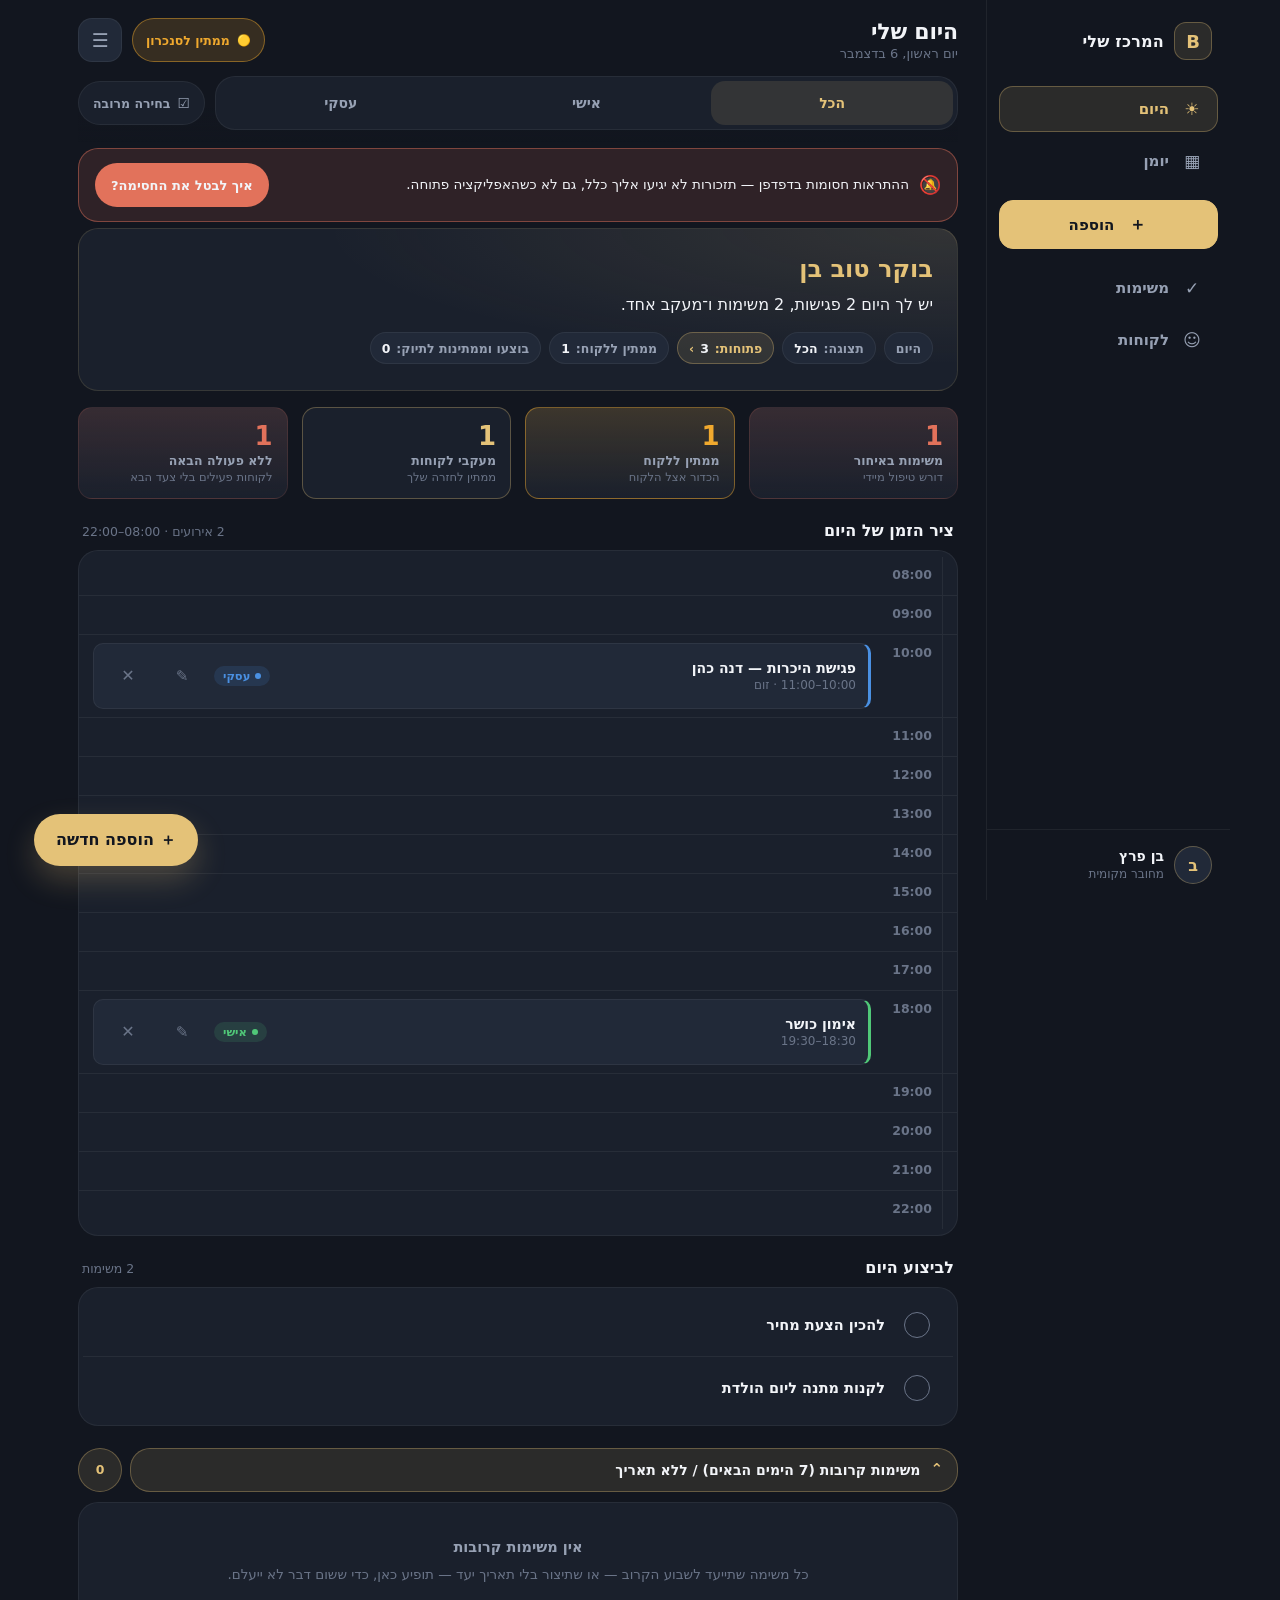
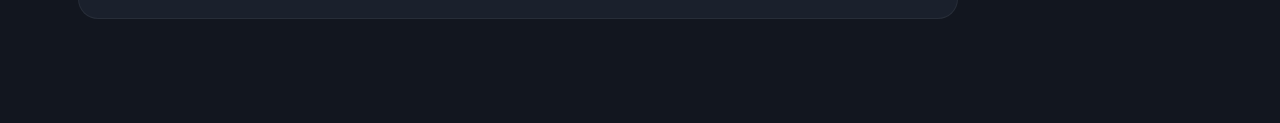
==== commit c84f3d47: "feat: sprint 11 - compact minimalist task list & tap-to-expand details" ====
--- a/public/index.html
+++ b/public/index.html
@@ -26,7 +26,7 @@
 <!-- ?v= MUST match CACHE_VERSION in sw.js. GitHub Pages serves these with
      max-age=600 and no content hash, so without the query an installed phone
      can keep serving the previous build out of its own HTTP cache. -->
-<link rel="stylesheet" href="styles.css?v=v19">
+<link rel="stylesheet" href="styles.css?v=v20">
 </head>
 <body>
 
@@ -429,7 +429,7 @@
   <div class="sheet-actions detail-acts">
     <button class="btn btn-ghost"  id="detailDelete" data-detailact="delete" type="button">🗑 מחיקה</button>
     <button class="btn btn-ghost"  id="detailDone"   data-detailact="done"   type="button">✓ סימון כבוצע</button>
-    <button class="btn btn-gold"   id="detailEdit"   data-detailact="edit"   type="button">✎ עריכה</button>
+    <button class="btn btn-gold"   id="detailEdit"   data-detailact="edit"   type="button">✎ עריכה מלאה</button>
   </div>
   <div class="sheet-tail"></div>
 </div>
@@ -675,6 +675,6 @@
   <button class="toast-undo" id="toastUndo" data-undo="1" type="button" hidden>אחזר</button>
 </div>
 
-<script src="app.js?v=v19"></script>
+<script src="app.js?v=v20"></script>
 </body>
 </html>
--- a/public/styles.css
+++ b/public/styles.css
@@ -622,6 +622,34 @@
 .row.is-done .row-title{ color:var(--faint); text-decoration:line-through; }
 .row.is-late .row-title{ color:var(--danger); }
 
+/* --------------------------------------------------------------------------
+   The compact task row (Sprint 14 · mandate §1)
+
+   A task row is now three things on one line: the check circle, the title and
+   a muted when-token. The badges, the client chip, the ✎/✕ pair, the
+   next-action line and the sub-task checklist all moved into the reader a tap
+   opens, so the row can go back to being a row.
+
+   The padding is the only height this rule can buy back — the 44px hit area
+   around the check circle is the touch standard and is not negotiable — but
+   removing the second line and the checklist is worth far more than either.
+   -------------------------------------------------------------------------- */
+
+.row.is-compact{ padding:9px 14px; gap:10px; }
+.row.is-compact .row-title{
+  /* one line, ellipsed: a three-line title is exactly the vertical bloat §1
+     is about, and the whole title is one tap away in the reader */
+  overflow:hidden; text-overflow:ellipsis; white-space:nowrap;
+}
+.row-when{
+  flex:0 0 auto;
+  font-size:11.5px; font-weight:700;
+  color:var(--faint);
+  font-variant-numeric:tabular-nums;
+}
+.row-when.is-late{ color:var(--danger); }
+.row.is-done .row-when{ opacity:.55; }
+
 .check{
   flex:0 0 auto;
   width:26px; height:26px; min-width:26px; min-height:26px;
@@ -1900,6 +1928,17 @@
   overflow-wrap:anywhere;
 }
 
+/* Sprint 14 §2 — the badge strip the card gave up. Same chips, same colours,
+   one place they can wrap freely without costing a list any height. */
+.dt-tags{
+  display:flex; flex-wrap:wrap; align-items:center; gap:6px;
+  margin:0 0 14px;
+}
+.dt-tags:empty{ display:none; }
+
+/* the sub-task checklist came off the card with them */
+.detail-body .checklist{ margin-top:14px; }
+
 .dt-notes{
   margin:0 0 14px; padding:12px;
   background:var(--card-2); border:1px solid var(--line-soft);
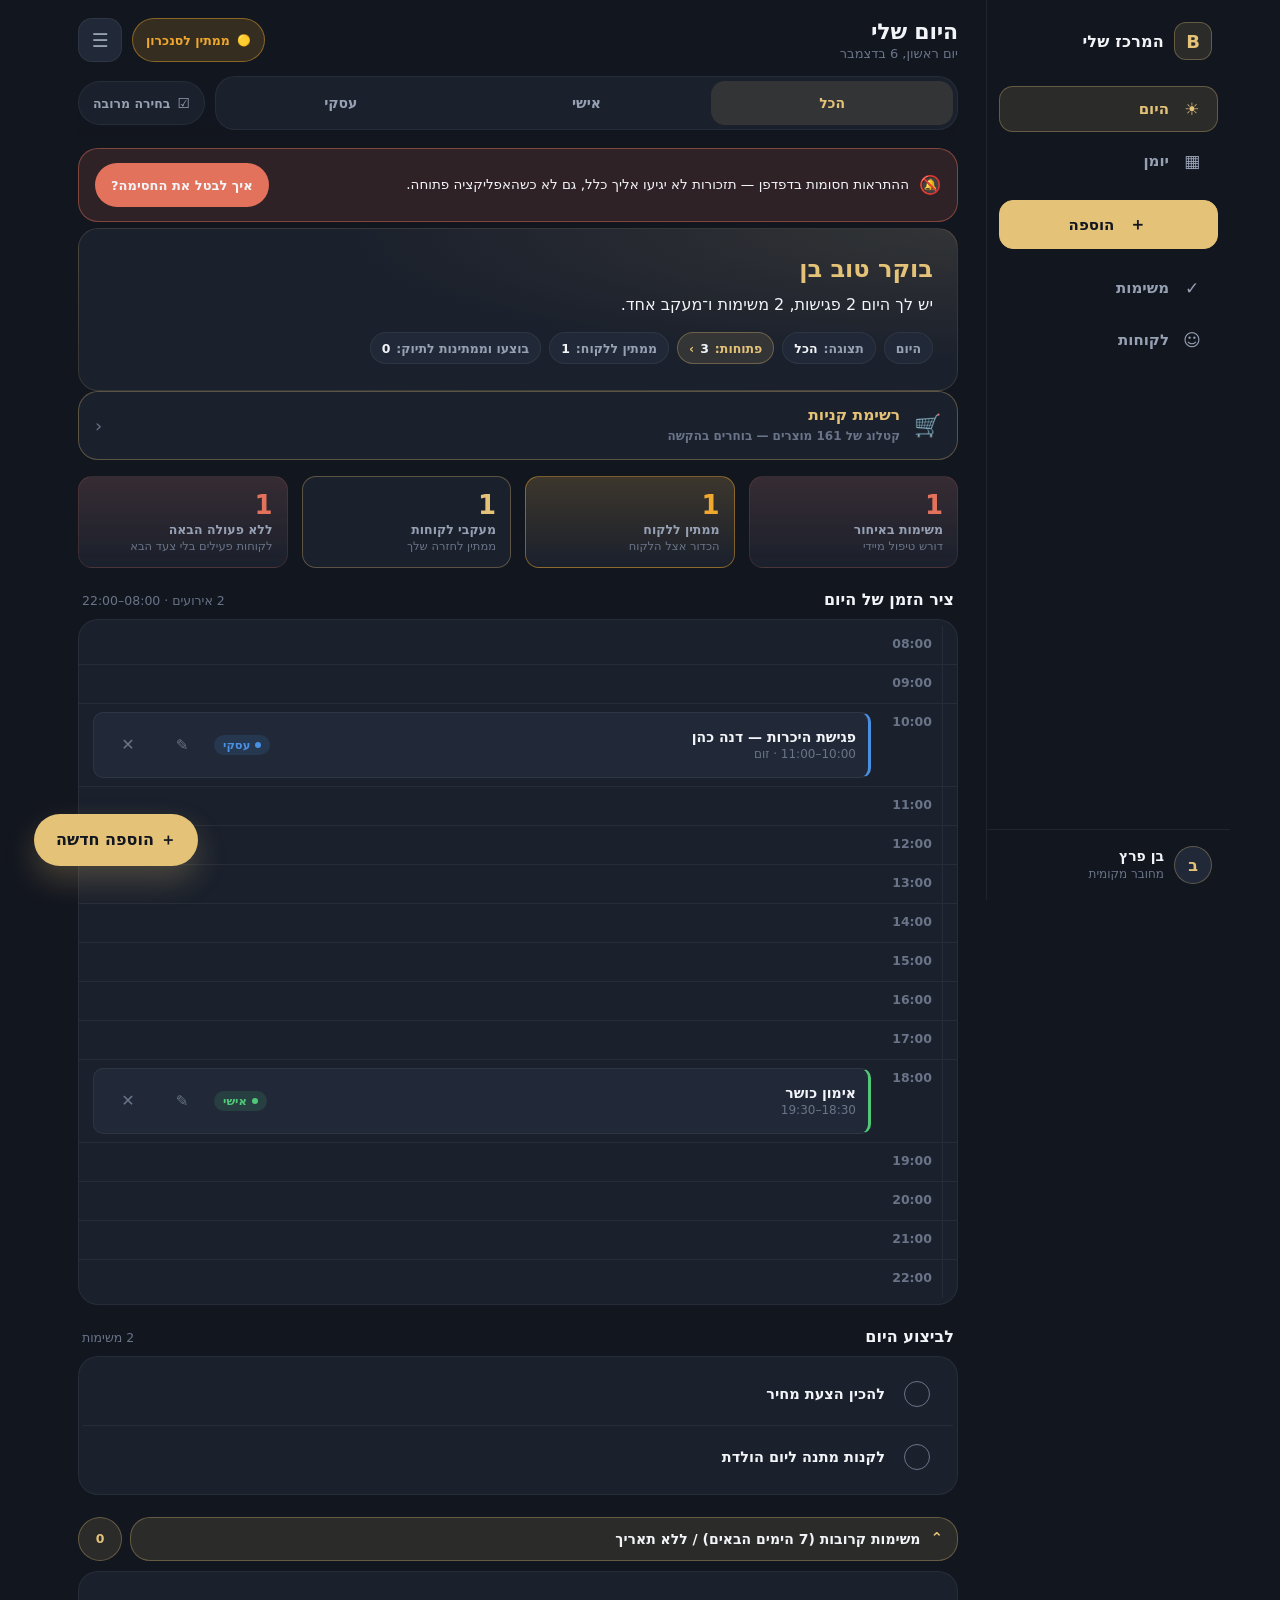
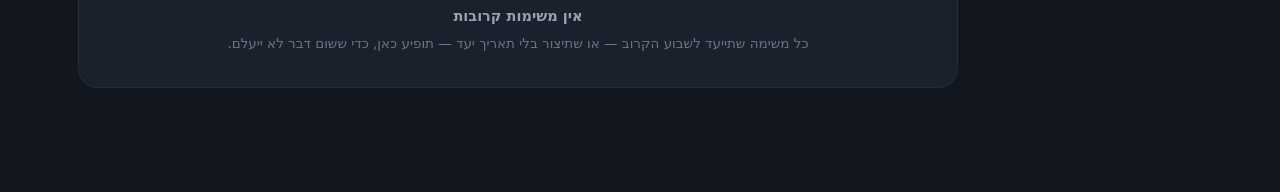
==== commit 57506555: "feat: sprint 16 - dedicated shopping list module (2 tabs, qty, strikethrough, one synced record); sw" ====
--- a/public/index.html
+++ b/public/index.html
@@ -26,7 +26,7 @@
 <!-- ?v= MUST match CACHE_VERSION in sw.js. GitHub Pages serves these with
      max-age=600 and no content hash, so without the query an installed phone
      can keep serving the previous build out of its own HTTP cache. -->
-<link rel="stylesheet" href="styles.css?v=v20">
+<link rel="stylesheet" href="styles.css?v=v22">
 </head>
 <body>
 
@@ -122,6 +122,24 @@
         <p class="summary-line" id="summaryLine"></p>
         <div class="summary-chips" id="summaryChips"></div>
       </div>
+
+      <!-- 1b. רשימת קניות — the module's front door (Sprint 16 · field mandate)
+           The catalog used to live at the bottom of "רשימה חדשה": ＋ → רשימה →
+           past four fields. That is three modals deep for the one list in this
+           app that is opened standing in a supermarket. It is a module now, and
+           this is the whole distance to it — one tap, from the screen the app
+           opens on. Deliberately ABOVE the attention strip and below the
+           summary: it is a standing destination, not an alert. -->
+      <button class="shop-cta card" id="shopCta" data-action="shopping" type="button"
+              aria-haspopup="dialog" aria-controls="shopSheet">
+        <span class="shop-cta-ico" aria-hidden="true">🛒</span>
+        <span class="shop-cta-body">
+          <b class="shop-cta-title">רשימת קניות</b>
+          <small class="shop-cta-meta" id="shopCtaMeta"></small>
+        </span>
+        <!-- RTL: the chevron points the way the sheet arrives from -->
+        <span class="shop-cta-go" aria-hidden="true">‹</span>
+      </button>
 
       <!-- 4. Attention cards -->
       <div class="attention" id="attentionCards"></div>
@@ -273,9 +291,15 @@
             <span class="block-meta" id="listsMeta"></span>
           </div>
           <p class="trash-hint">
-            רשימות ציוד לסטודיו, רשימות קניות ותתי־משימות לפרויקט. כל רשימה יכולה
-            להיות ללא תאריך, ואפשר לקשר אותה ישירות לכרטיס לקוח קיים.
+            רשימות ציוד לסטודיו, רשימות קניות לאירוע וצ׳ק־ליסטים לפרויקט. כל רשימה
+            יכולה להיות ללא תאריך, ואפשר לקשר אותה ישירות לכרטיס לקוח קיים.
+            רשימת הקניות השבועית קיבלה מודול משלה — היא מופיעה כאן כרשימה רגילה,
+            אבל נערכת משם.
           </p>
+          <!-- the second door into the module. The first is on היום שלי; this
+               one is where somebody who came looking for "the list" will look. -->
+          <button class="btn btn-ghost shop-door" data-action="shopping" type="button"
+                  aria-haspopup="dialog" aria-controls="shopSheet">🛒 פתיחת רשימת הקניות</button>
           <div class="card" id="listsList"></div>
         </div>
       </div>
@@ -411,6 +435,68 @@
   </div>
   <p class="block-meta open-meta" id="openMeta"></p>
   <div class="todo card open-list" id="openList"></div>
+  <div class="sheet-tail"></div>
+</div>
+
+<!-- ============ רשימת קניות — THE DEDICATED MODULE (Sprint 16) ============
+     Two tabs over ONE record. Tab 1 is the 161-product catalog that used to
+     hang off the bottom of "רשימה חדשה"; tab 2 is the list it writes into,
+     grouped by shelf, each row carrying its own ✓ and its own כמות. A tap in tab 1
+     writes the record, not a draft — which is why tab 2 needs no "save" and why
+     closing the sheet loses nothing. -->
+<div class="sheet shop-sheet" id="shopSheet" role="dialog" aria-modal="true"
+     aria-labelledby="shopSheetTitle" hidden>
+  <div class="sheet-grab" aria-hidden="true"></div>
+  <div class="sheet-head">
+    <h2 id="shopSheetTitle">🛒 רשימת קניות</h2>
+    <button class="sheet-x" data-action="close-sheet" type="button" aria-label="סגירה">✕</button>
+  </div>
+
+  <div class="segmented shop-tabs" role="tablist" aria-label="מצב רשימת הקניות">
+    <button class="seg is-active" role="tab" aria-selected="true" data-shoptab="catalog"
+            aria-controls="shopPaneCatalog" type="button">בחירת מוצרים מתוך הרשימה <b class="seg-count" id="shopCountCatalog">0</b></button>
+    <button class="seg" role="tab" aria-selected="false" data-shoptab="mine"
+            aria-controls="shopPaneMine" type="button">רשימת הקניות שלי <b class="seg-count" id="shopCountMine">0</b></button>
+  </div>
+
+  <!-- ---- TAB 1 · בחירת מוצרים מתוך הרשימה ---- -->
+  <div class="shop-pane" id="shopPaneCatalog" role="tabpanel"
+       aria-label="בחירת מוצרים מתוך הרשימה" data-shoppane="catalog">
+    <p class="pn-hint">
+      הקשה על מוצר מוסיפה אותו לרשימת הקניות שלך, הקשה נוספת מסירה אותו.
+      החיפוש עובר על כל המדפים יחד, והבחירה נשמרת מיד.
+    </p>
+    <input class="input pn-search" id="shopSearch" type="search" autocomplete="off"
+           data-shopsearch="1" placeholder="חיפוש מוצר…" aria-label="חיפוש בקטלוג המצרכים">
+    <div class="pn-cats" id="shopCats" role="group" aria-label="מדפי הקטלוג"></div>
+    <div class="pn-items" id="shopItems" role="group" aria-label="מוצרים בקטלוג"></div>
+    <p class="pn-summary block-meta" id="shopSummary"></p>
+  </div>
+
+  <!-- ---- TAB 2 · רשימת הקניות שלי ---- -->
+  <div class="shop-pane" id="shopPaneMine" role="tabpanel"
+       aria-label="רשימת הקניות שלי" data-shoppane="mine" hidden>
+    <p class="pn-hint">
+      הקשה על הריבוע מסמנת שהמוצר כבר בעגלה (קו חוצה). בשדה שלצדו אפשר לרשום כמות —
+      "2", "500 גרם", "×3".
+    </p>
+
+    <div class="shop-add">
+      <input class="input shop-new" id="shopNew" type="text" autocomplete="off"
+             data-shopnew="1" placeholder="הוספת מוצר משלי…"
+             aria-label="הוספת מוצר שאינו בקטלוג">
+      <button class="btn btn-gold shop-add-btn" data-shopadd="1" type="button">הוספה</button>
+    </div>
+
+    <div class="shop-actions">
+      <button class="btn btn-ghost" data-shopclear="done" type="button">ניקוי מה שנאסף</button>
+      <button class="btn btn-ghost" data-shopclear="all"  type="button">ניקוי הרשימה כולה</button>
+    </div>
+
+    <div class="shop-list card" id="shopList"></div>
+    <p class="pn-summary block-meta" id="shopMineSummary"></p>
+  </div>
+
   <div class="sheet-tail"></div>
 </div>
 
@@ -675,6 +761,6 @@
   <button class="toast-undo" id="toastUndo" data-undo="1" type="button" hidden>אחזר</button>
 </div>
 
-<script src="app.js?v=v20"></script>
+<script src="app.js?v=v22"></script>
 </body>
 </html>
--- a/public/styles.css
+++ b/public/styles.css
@@ -2208,6 +2208,201 @@
 .al-summary{ margin-top:6px; }
 
 /* ==========================================================================
+   Sprint 15 — קטלוג המצרכים, the pantry catalog
+   (Sprint 16 · it moved from the list form into the רשימת קניות module below;
+    the panel itself did not change, only the surface it is mounted on)
+
+   A hundred and sixty products cannot be a wall: the aisle strip scrolls
+   sideways, the chip grid scrolls on its own inside a bounded panel, and the
+   sheet around them keeps scrolling exactly as it did. A chosen product is
+   gold-filled so the answer to "מה כבר ברשימה" is readable at a glance,
+   without opening the other tab.
+   ========================================================================== */
+
+.pn-hint{ margin:0 0 10px; color:var(--faint); font-size:12px; line-height:1.6; }
+
+.pn-search{ margin-bottom:10px; }
+
+/* the aisles — one horizontal strip, never a second wall of buttons */
+.pn-cats{
+  display:flex; gap:8px;
+  overflow-x:auto; overscroll-behavior-x:contain;
+  padding-bottom:6px; margin-bottom:10px;
+  scrollbar-width:none;
+}
+.pn-cats::-webkit-scrollbar{ display:none; }
+
+.pn-cat{
+  flex:0 0 auto;
+  display:inline-flex; align-items:center; gap:6px;
+  min-height:var(--tap); padding:0 14px;
+  background:var(--surface); border:1px solid var(--line-soft);
+  border-radius:999px;
+  color:var(--muted); font-size:13px; font-weight:700;
+  cursor:pointer; white-space:nowrap;
+  transition:background .18s, color .18s, border-color .18s;
+}
+.pn-cat:hover{ color:var(--ink); }
+.pn-cat.is-active{
+  background:var(--gold-soft); border-color:var(--gold-edge); color:var(--gold);
+}
+.pn-n{ font-size:11px; font-weight:800; color:var(--faint); font-variant-numeric:tabular-nums; }
+.pn-cat.is-active .pn-n{ color:var(--gold); }
+
+/* the products — a bounded, scrollable grid so the form stays navigable */
+.pn-items{
+  display:grid; grid-template-columns:repeat(auto-fill, minmax(140px, 1fr)); gap:8px;
+  max-height:280px; overflow-y:auto; overscroll-behavior-y:contain;
+  padding:10px; border:1px solid var(--line-soft); border-radius:var(--r-lg);
+  background:var(--card-2);
+}
+
+.pn-chip{
+  display:flex; align-items:center; gap:8px;
+  min-height:var(--tap); padding:0 10px;
+  background:var(--surface); border:1px solid var(--line-soft);
+  border-radius:var(--r-md);
+  color:var(--ink); font-size:13px; font-weight:600; text-align:start;
+  cursor:pointer;
+  transition:background .18s, border-color .18s, color .18s;
+}
+.pn-chip:hover{ border-color:var(--gold-edge); }
+.pn-chip.is-on{
+  background:var(--gold-soft); border-color:var(--gold-edge); color:var(--gold);
+}
+
+.pn-tick{
+  flex:0 0 18px;
+  font-size:13px; font-weight:800; color:var(--faint); text-align:center;
+}
+.pn-chip.is-on .pn-tick{ color:var(--gold); }
+
+.pn-name{ flex:1 1 auto; min-width:0; overflow:hidden; text-overflow:ellipsis; white-space:nowrap; }
+
+/* only ever drawn while searching: which aisle the hit came from */
+.pn-aisle{ flex:0 0 auto; font-size:10.5px; font-weight:700; color:var(--faint); }
+
+.pn-empty{ grid-column:1 / -1; margin:0; padding:8px 4px; color:var(--faint); font-size:12.5px; line-height:1.6; }
+
+.pn-summary{ margin:8px 4px 0; }
+
+/* ==========================================================================
+   Sprint 16 — רשימת קניות, the dedicated module
+
+   Three surfaces, one record:
+
+     .shop-cta    the front door on היום שלי. A card, not a pill: it is a
+                  standing destination and it carries a live count, so it reads
+                  as a place rather than as a button.
+     .shop-sheet  the module. Taller than an ordinary sheet (a shopping list is
+                  the one surface here you scroll for a while) and its two panes
+                  are exclusive, so only one tab is ever in the flow.
+     .shop-row    one line of the list: tick · name · amount · remove. The
+                  amount box is deliberately narrow and deliberately an .input —
+                  it inherits the 16px iOS zoom lock like every other field.
+   ========================================================================== */
+
+/* ---------- the door on My Day ---------- */
+.shop-cta{
+  display:flex; align-items:center; gap:14px; width:100%;
+  min-height:var(--tap); padding:14px 16px; margin-bottom:14px;
+  border:1px solid var(--gold-edge);
+  text-align:start; cursor:pointer;
+  transition:background .18s, border-color .18s;
+}
+.shop-cta:hover{ background:var(--gold-soft); }
+.shop-cta-ico{ flex:0 0 auto; font-size:22px; line-height:1; }
+.shop-cta-body{ flex:1 1 auto; min-width:0; display:flex; flex-direction:column; gap:3px; }
+.shop-cta-title{ font-size:15.5px; font-weight:800; color:var(--gold); }
+.shop-cta-meta{ font-size:12px; font-weight:600; color:var(--faint); line-height:1.5; }
+.shop-cta-go{ flex:0 0 auto; font-size:18px; color:var(--faint); }
+
+/* the second door, inside the רשימות workspace */
+.shop-door{ display:block; width:100%; flex:0 0 auto; margin-bottom:12px; }
+
+/* ---------- the module ---------- */
+.shop-sheet{ max-height:92vh; }
+.shop-tabs{ margin-top:0; }
+.shop-tabs .seg{ font-size:13px; line-height:1.35; }
+
+/* exclusive panes: a hidden tab must leave the flow, not merely go invisible */
+.shop-pane{ display:block; margin-top:14px; }
+.shop-pane[hidden]{ display:none; }
+
+/* ---------- tab 2: adding a product the catalog never heard of ---------- */
+.shop-add{ display:flex; gap:8px; margin-bottom:10px; }
+.shop-new{ flex:1 1 auto; min-width:0; }
+.shop-add-btn{ flex:0 0 auto; width:auto; padding:0 20px; }
+
+.shop-actions{ display:flex; gap:8px; margin-bottom:12px; }
+.shop-actions .btn{ font-size:13px; }
+
+/* ---------- tab 2: the list ---------- */
+.shop-list{ padding:6px; }
+
+.shop-band{
+  display:flex; align-items:center; gap:8px;
+  padding:10px 8px 6px;
+  font-size:12px; font-weight:800; color:var(--gold);
+  letter-spacing:.02em;
+}
+.shop-band-n{
+  font-size:11px; font-weight:800; color:var(--faint);
+  font-variant-numeric:tabular-nums;
+}
+
+.shop-row{
+  display:flex; align-items:center; gap:8px;
+  padding:4px 4px;
+  border-radius:var(--r-sm);
+  transition:background .16s;
+}
+.shop-row:hover{ background:var(--line-soft); }
+
+.shop-check{
+  flex:0 0 auto;
+  display:grid; place-items:center;
+  min-height:var(--tap); min-width:var(--tap);
+  background:transparent; border:0;
+  cursor:pointer;
+}
+.shop-row.is-done .cl-box{ background:var(--personal); border-color:var(--personal); }
+
+.shop-name{
+  flex:1 1 auto; min-width:0;
+  font-size:14px; font-weight:600; line-height:1.45; color:var(--ink);
+  overflow:hidden; text-overflow:ellipsis; white-space:nowrap;
+}
+/* קו חוצה — the mandate's own word for "it is already in the cart" */
+.shop-row.is-done .shop-name{ color:var(--faint); text-decoration:line-through; }
+
+.shop-qty{
+  flex:0 0 auto; width:76px;
+  padding:8px 10px;
+  text-align:center;
+}
+
+.shop-del{
+  flex:0 0 auto;
+  min-height:var(--tap); min-width:var(--tap);
+  background:transparent; border:0;
+  color:var(--faint); font-size:14px;
+  cursor:pointer;
+  transition:color .18s;
+}
+.shop-del:hover{ color:var(--danger); }
+
+/* the amount, worn by the same row inside רשימות (Sprint 16) */
+.cl-qty{
+  flex:0 0 auto; margin-inline-start:auto;
+  padding:2px 8px;
+  background:var(--gold-soft); border-radius:999px;
+  color:var(--gold); font-size:11px; font-weight:800;
+  font-variant-numeric:tabular-nums;
+}
+.cl-item.is-done .cl-qty{ color:var(--faint); background:var(--line-soft); }
+
+/* ==========================================================================
    Desktop
    ========================================================================== */
 
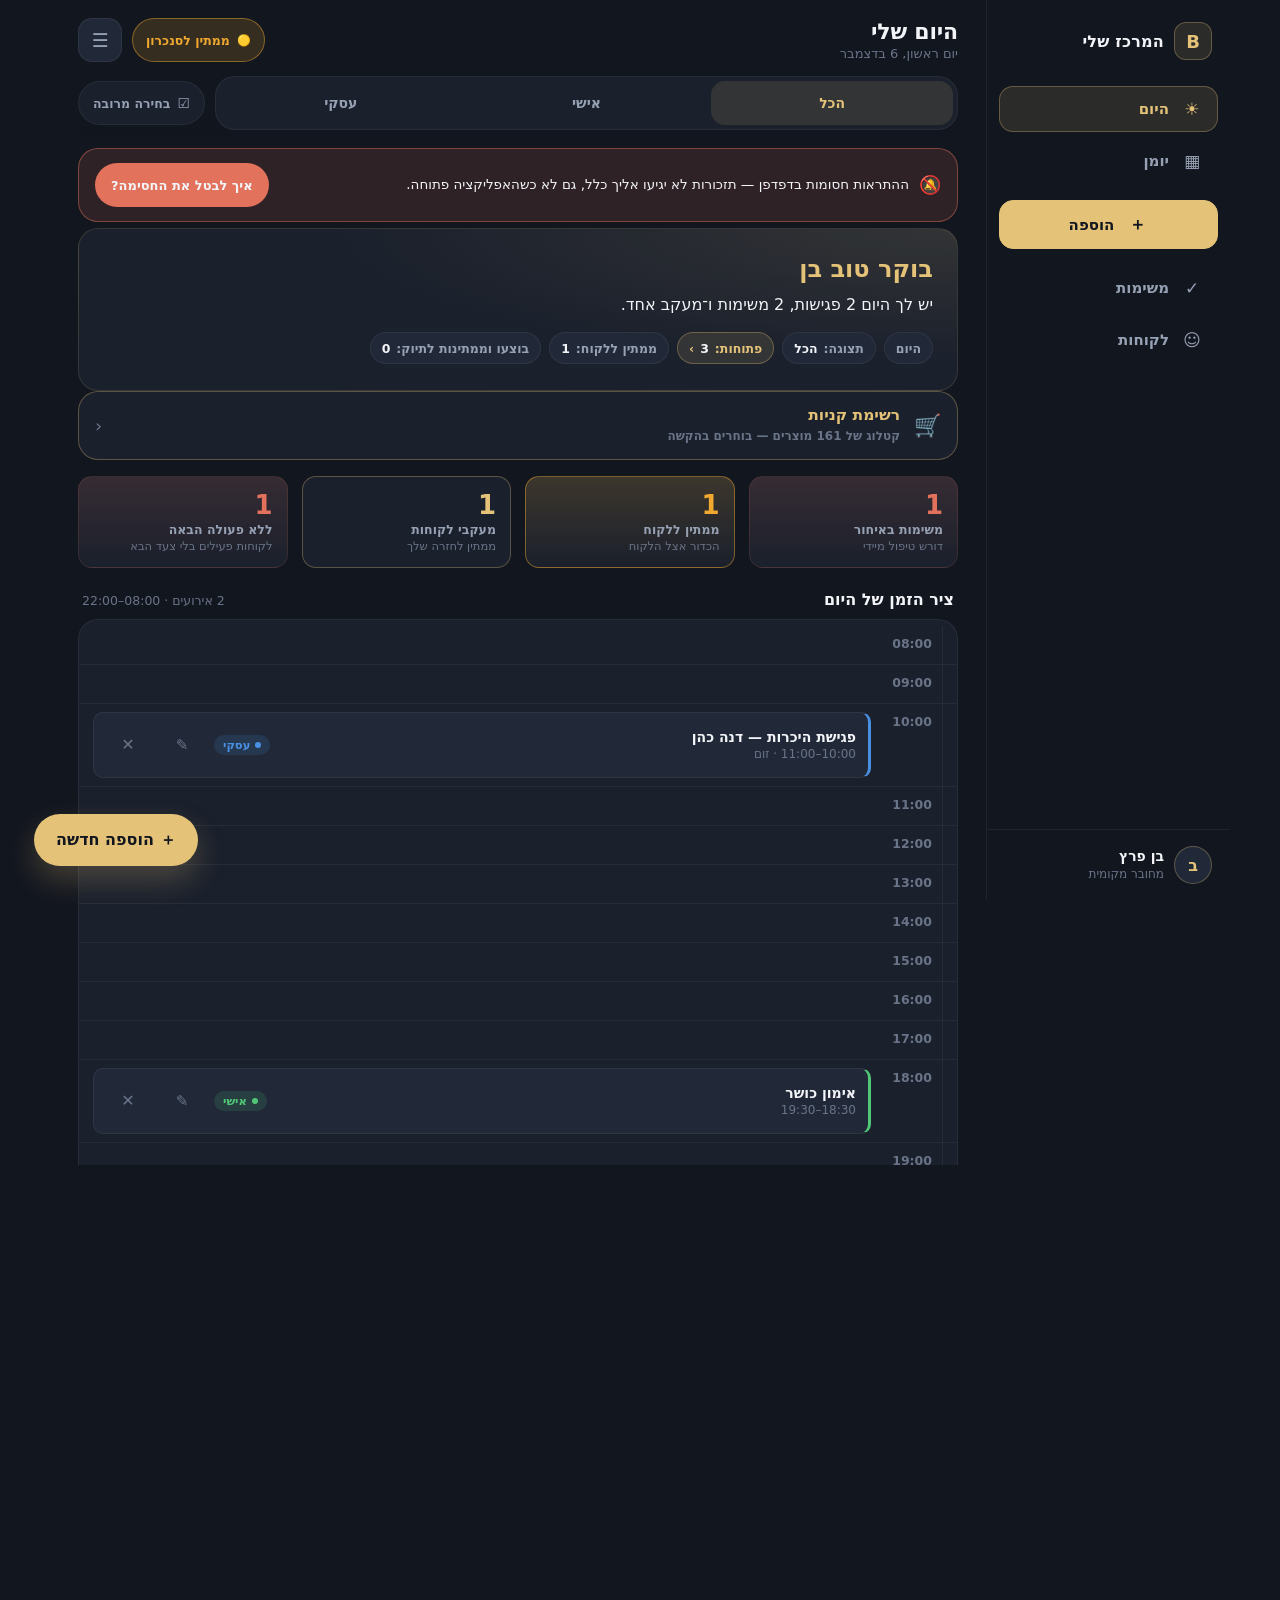
==== commit 7711ac96: "Sprint 17: editable master catalog, scroll reset on shelf switch, quantity steppers and the caret gu" ====
--- a/public/index.html
+++ b/public/index.html
@@ -26,7 +26,7 @@
 <!-- ?v= MUST match CACHE_VERSION in sw.js. GitHub Pages serves these with
      max-age=600 and no content hash, so without the query an installed phone
      can keep serving the previous build out of its own HTTP cache. -->
-<link rel="stylesheet" href="styles.css?v=v22">
+<link rel="stylesheet" href="styles.css?v=v23">
 </head>
 <body>
 
@@ -465,10 +465,42 @@
     <p class="pn-hint">
       הקשה על מוצר מוסיפה אותו לרשימת הקניות שלך, הקשה נוספת מסירה אותו.
       החיפוש עובר על כל המדפים יחד, והבחירה נשמרת מיד.
+      ב"עריכת המאגר" אפשר להוסיף מוצר משלך למדף, לשנות שם או למחוק מוצר.
     </p>
     <input class="input pn-search" id="shopSearch" type="search" autocomplete="off"
            data-shopsearch="1" placeholder="חיפוש מוצר…" aria-label="חיפוש בקטלוג המצרכים">
     <div class="pn-cats" id="shopCats" role="group" aria-label="מדפי הקטלוג"></div>
+
+    <!-- Sprint 17 — the מאגר is editable. The toolbar is a MODE, not a
+         decoration on the chips: ✎ and ✕ cannot live inside a button that
+         already means "pick this", and a deletion one tap from a selection is
+         a deletion somebody makes by accident. -->
+    <div class="pn-tools">
+      <button class="btn btn-ghost pn-manage" id="shopManage" data-shopmanage="1"
+              type="button" aria-pressed="false" aria-controls="shopItems">✎ עריכת המאגר</button>
+      <button class="btn btn-ghost pn-reset" id="shopCatReset" data-shopcatreset="1"
+              type="button" hidden>שחזור המאגר</button>
+    </div>
+    <div class="pn-add" id="shopCatalogAdd" hidden>
+      <input class="input pn-new" id="shopNewProduct" type="text" autocomplete="off"
+             maxlength="24" data-shopnewproduct="1" placeholder="מוצר חדש במדף…"
+             aria-label="הוספת מוצר חדש למדף הפתוח">
+      <button class="btn btn-gold pn-add-btn" data-shopcatadd="1" type="button">הוספה למדף</button>
+    </div>
+
+    <!-- the rename bar is ONE static control rather than an input drawn into
+         whichever row is being edited: a field inside a container the catalog
+         rebuilds is a field that loses its caret to the next repaint. -->
+    <div class="pn-rename-bar" id="shopRenameBar" hidden>
+      <label class="pn-rename-who" id="shopRenameWho" for="shopRename"></label>
+      <div class="pn-rename-row">
+        <input class="input pn-rename" id="shopRename" type="text" autocomplete="off"
+               maxlength="24" data-shoprename="1" aria-label="שם חדש למוצר">
+        <button class="btn btn-gold pn-add-btn" data-pnsave="1" type="button">שמירה</button>
+        <button class="btn btn-ghost pn-add-btn" data-pncancel="1" type="button">ביטול</button>
+      </div>
+    </div>
+
     <div class="pn-items" id="shopItems" role="group" aria-label="מוצרים בקטלוג"></div>
     <p class="pn-summary block-meta" id="shopSummary"></p>
   </div>
@@ -761,6 +793,6 @@
   <button class="toast-undo" id="toastUndo" data-undo="1" type="button" hidden>אחזר</button>
 </div>
 
-<script src="app.js?v=v22"></script>
+<script src="app.js?v=v23"></script>
 </body>
 </html>
--- a/public/styles.css
+++ b/public/styles.css
@@ -2284,6 +2284,69 @@
 
 .pn-empty{ grid-column:1 / -1; margin:0; padding:8px 4px; color:var(--faint); font-size:12.5px; line-height:1.6; }
 
+/* --------------------------------------------------------------------------
+   Sprint 17 — עריכת המאגר
+
+   The catalog is a keyboard by default and a workbench on request. ✎ and ✕
+   cannot be nested inside a .pn-chip (a button inside a button), and a delete
+   sitting one tap away from a select is a delete somebody makes by accident —
+   so edit mode SWAPS the grid for full-width rows instead of decorating it.
+   -------------------------------------------------------------------------- */
+
+.pn-tools{ display:flex; gap:8px; margin-bottom:10px; }
+.pn-manage, .pn-reset{ flex:1 1 auto; width:auto; font-size:12.5px; }
+.pn-manage.is-on{
+  background:var(--gold-soft); border-color:var(--gold-edge); color:var(--gold);
+}
+.pn-reset[hidden]{ display:none; }
+
+.pn-add{ display:flex; gap:8px; margin-bottom:10px; }
+.pn-add[hidden]{ display:none; }
+.pn-new{ flex:1 1 auto; min-width:0; }
+.pn-add-btn{ flex:0 0 auto; width:auto; padding:0 16px; }
+
+/* the rename bar — one static control, never an input inside a rebuilt row */
+.pn-rename-bar{ margin-bottom:10px; }
+.pn-rename-bar[hidden]{ display:none; }
+.pn-rename-who{
+  display:block; margin-bottom:6px;
+  color:var(--gold); font-size:12px; font-weight:700;
+}
+.pn-rename-row{ display:flex; gap:8px; }
+.pn-rename{ flex:1 1 auto; min-width:0; }
+
+/* one product per line while the מאגר is open for editing */
+.pn-items.is-manage{ grid-template-columns:1fr; }
+
+.pn-edit{
+  display:flex; align-items:center; gap:6px;
+  min-height:var(--tap); padding:0 10px 0 2px;
+  background:var(--surface); border:1px solid var(--line-soft);
+  border-radius:var(--r-md);
+  color:var(--ink); font-size:13px; font-weight:600;
+}
+.pn-edit.is-editing{ background:var(--gold-soft); border-color:var(--gold-edge); }
+
+/* a product the owner added, marked so a deletion is never a surprise */
+.pn-own{
+  flex:0 0 auto; padding:2px 8px;
+  background:var(--gold-soft); border-radius:999px;
+  color:var(--gold); font-size:10.5px; font-weight:800;
+}
+
+.pn-act{
+  flex:0 0 auto;
+  display:grid; place-items:center;
+  min-height:var(--tap); min-width:var(--tap);
+  background:transparent; border:0;
+  color:var(--muted); font-size:14px; font-weight:700;
+  cursor:pointer;
+  transition:color .18s;
+}
+.pn-act:hover{ color:var(--gold); }
+.pn-act-ok{ color:var(--gold); }
+.pn-act-del:hover{ color:var(--danger); }
+
 .pn-summary{ margin:8px 4px 0; }
 
 /* ==========================================================================
@@ -2351,16 +2414,28 @@
   font-variant-numeric:tabular-nums;
 }
 
+/* Sprint 17 — two lines, not one.
+   A single flex line had to hold a 44px ✓, an elastic name, a 76px amount and
+   a 44px ✕; on a 360px phone that squeezed the name to nothing and left the
+   amount box too narrow to hit without missing. As a two-row grid the name
+   keeps the full width and the ± pair gets a line of its own, at the touch
+   floor — which is what makes a כמות changeable without the keyboard at all. */
 .shop-row{
-  display:flex; align-items:center; gap:8px;
-  padding:4px 4px;
+  display:grid;
+  grid-template-columns:var(--tap) 1fr var(--tap);
+  grid-template-areas:
+    "check name del"
+    ".     qty  .";
+  align-items:center;
+  column-gap:8px; row-gap:2px;
+  padding:4px 4px 6px;
   border-radius:var(--r-sm);
   transition:background .16s;
 }
 .shop-row:hover{ background:var(--line-soft); }
 
 .shop-check{
-  flex:0 0 auto;
+  grid-area:check;
   display:grid; place-items:center;
   min-height:var(--tap); min-width:var(--tap);
   background:transparent; border:0;
@@ -2369,21 +2444,39 @@
 .shop-row.is-done .cl-box{ background:var(--personal); border-color:var(--personal); }
 
 .shop-name{
-  flex:1 1 auto; min-width:0;
+  grid-area:name; min-width:0;
   font-size:14px; font-weight:600; line-height:1.45; color:var(--ink);
   overflow:hidden; text-overflow:ellipsis; white-space:nowrap;
 }
 /* קו חוצה — the mandate's own word for "it is already in the cart" */
 .shop-row.is-done .shop-name{ color:var(--faint); text-decoration:line-through; }
 
+/* ---------- the amount: ＋ / − around the box, never instead of it ---------- */
+.shop-qty-box{
+  grid-area:qty; justify-self:start;
+  display:flex; align-items:center; gap:6px;
+}
+
+.shop-step{
+  flex:0 0 auto;
+  display:grid; place-items:center;
+  min-height:var(--tap); min-width:var(--tap);
+  background:var(--surface); border:1px solid var(--line-soft);
+  border-radius:var(--r-md);
+  color:var(--gold); font-size:18px; font-weight:800; line-height:1;
+  cursor:pointer; user-select:none;
+  transition:background .16s, border-color .16s;
+}
+.shop-step:hover{ background:var(--gold-soft); border-color:var(--gold-edge); }
+
 .shop-qty{
-  flex:0 0 auto; width:76px;
+  flex:0 0 auto; width:84px;
   padding:8px 10px;
   text-align:center;
 }
 
 .shop-del{
-  flex:0 0 auto;
+  grid-area:del;
   min-height:var(--tap); min-width:var(--tap);
   background:transparent; border:0;
   color:var(--faint); font-size:14px;
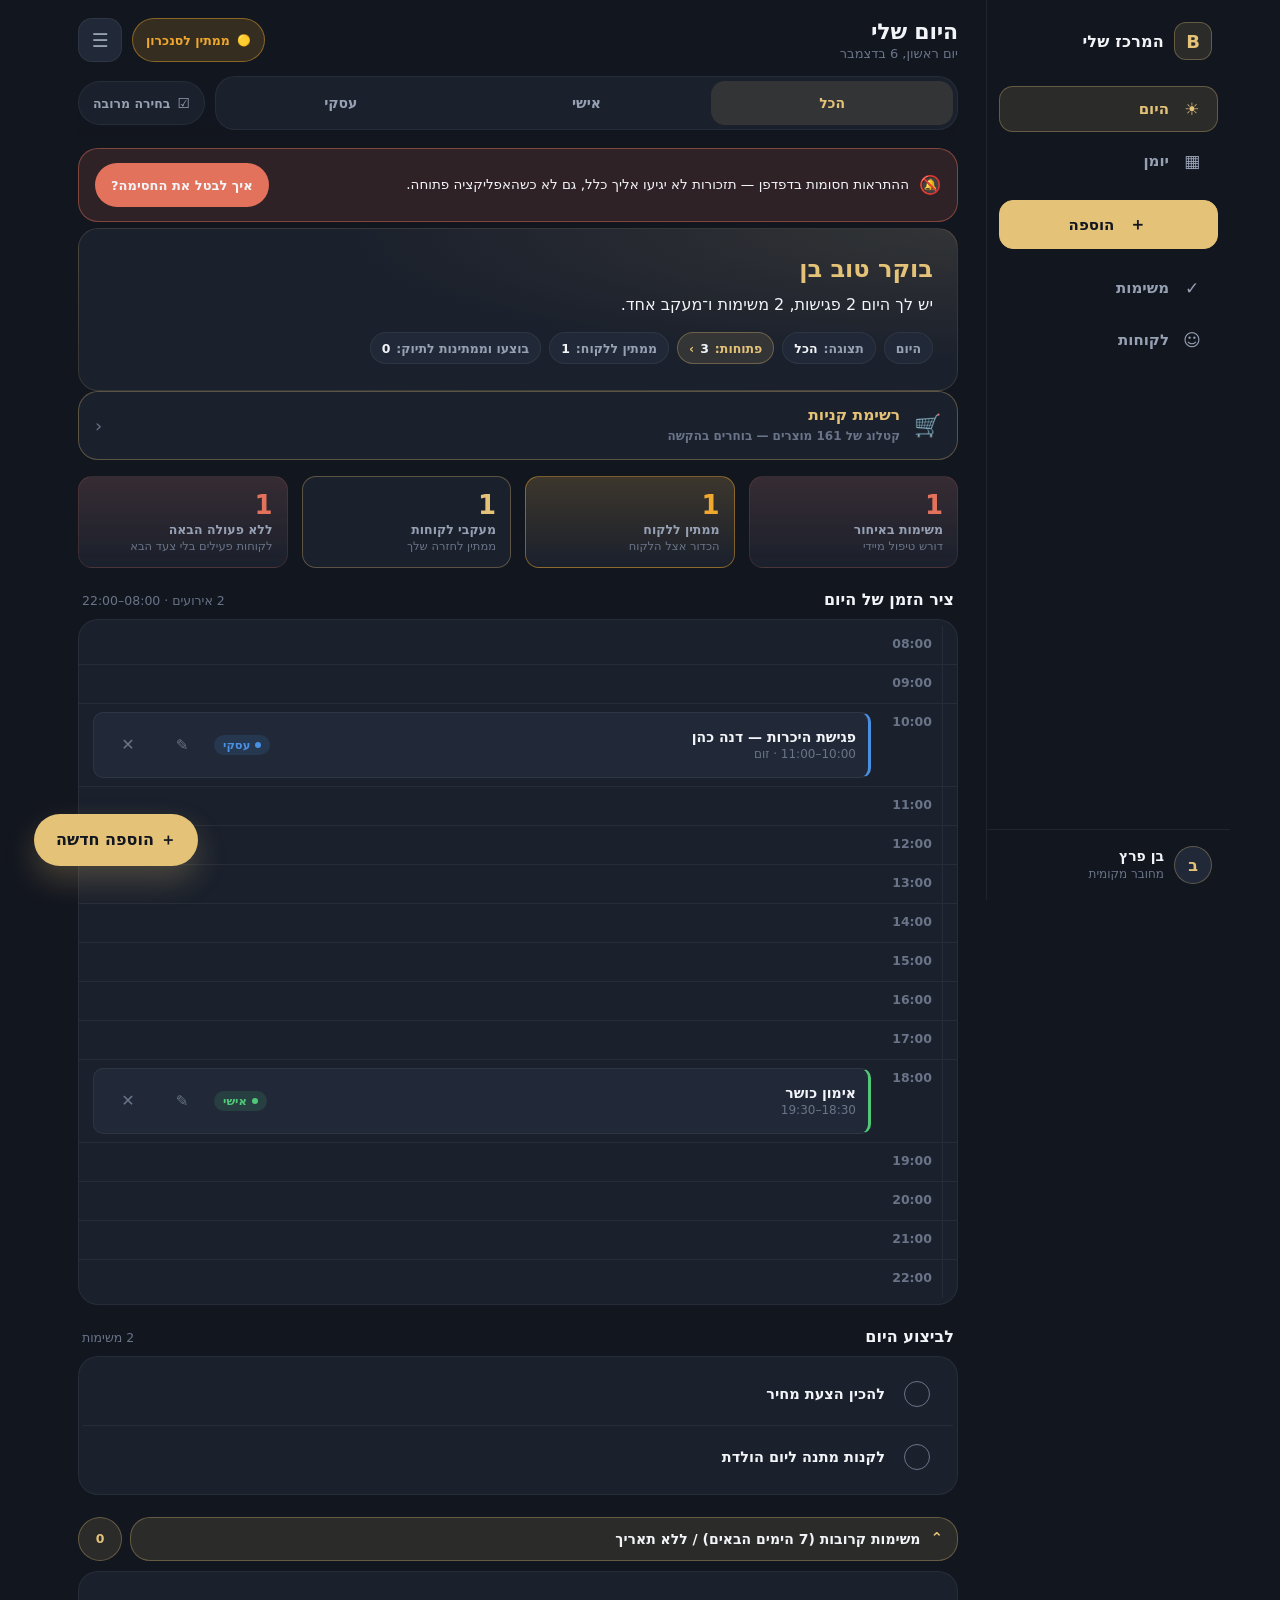
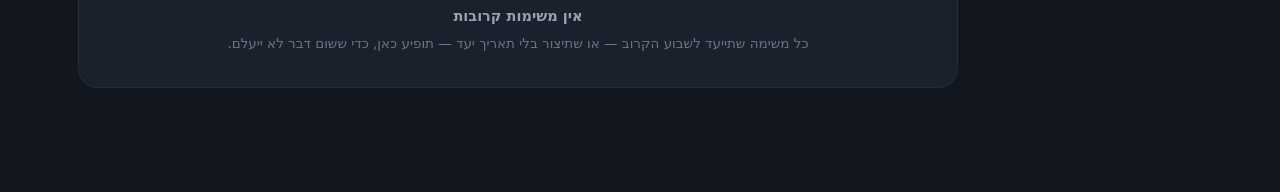
==== commit 9c51887f: "Sprint 18: full-screen persistent alarm clock, and every calendar title opens its record (v24)" ====
--- a/public/index.html
+++ b/public/index.html
@@ -26,7 +26,7 @@
 <!-- ?v= MUST match CACHE_VERSION in sw.js. GitHub Pages serves these with
      max-age=600 and no content hash, so without the query an installed phone
      can keep serving the previous build out of its own HTTP cache. -->
-<link rel="stylesheet" href="styles.css?v=v23">
+<link rel="stylesheet" href="styles.css?v=v24">
 </head>
 <body>
 
@@ -787,12 +787,40 @@
   <button class="batch-btn is-quiet"  data-batch="exit"   type="button">סיום בחירה</button>
 </div>
 
+<!-- ============ מסך שעון מעורר — THE ALARM SCREEN (Sprint 18 §1) ============
+     The loudest surface in the app, and the only one that covers everything
+     else including the sheets. It goes up when a reminder falls due and it
+     does not come down for a timeout, a navigation or a swipe — only for
+     "ביטול התראה / כבה". role="alertdialog" is the honest role: it is a
+     dialog that interrupts, and aria-live="assertive" is what makes a screen
+     reader say so the moment it appears. -->
+<div class="alarm" id="alarmScreen" role="alertdialog" aria-modal="true"
+     aria-labelledby="alarmTitle" aria-live="assertive" hidden>
+  <div class="alarm-card">
+    <p class="alarm-kicker" id="alarmKicker">⏰ תזכורת</p>
+    <p class="alarm-clock" id="alarmClock">--:--</p>
+    <h2 class="alarm-title" id="alarmTitle"></h2>
+    <p class="alarm-when" id="alarmWhen"></p>
+    <div class="alarm-tags" id="alarmTags"></div>
+    <!-- two reminders in the same minute are two things owed; the second waits
+         here and takes the screen the moment the first is dismissed -->
+    <p class="alarm-queue" id="alarmQueue" hidden></p>
+
+    <div class="alarm-acts">
+      <button class="btn btn-gold alarm-off" id="alarmDismiss" data-alarm="dismiss"
+              type="button">🔕 ביטול התראה / כבה</button>
+      <button class="btn btn-ghost alarm-more" data-alarm="open"
+              type="button">📄 פתיחת פרטי הפריט</button>
+    </div>
+  </div>
+</div>
+
 <!-- toast · doubles as the undo safety net: deleting arms [אחזר] for 5 seconds -->
 <div class="toast" id="toast" role="status" aria-live="polite" hidden>
   <span class="toast-text" id="toastText"></span>
   <button class="toast-undo" id="toastUndo" data-undo="1" type="button" hidden>אחזר</button>
 </div>
 
-<script src="app.js?v=v23"></script>
+<script src="app.js?v=v24"></script>
 </body>
 </html>
--- a/public/styles.css
+++ b/public/styles.css
@@ -1179,12 +1179,17 @@
 
 .cal-grid{ display:grid; grid-template-columns:repeat(7,1fr); gap:4px; }
 
+/* Sprint 18 — the cell is a role="button" <div> rather than a <button>, so
+   that the record titles inside it can be real buttons of their own (a button
+   may not contain a button). Everything a <button> gave it for free is
+   restored here: the pointer, the reset text alignment, and the font. */
 .cal-cell{
   display:flex; flex-direction:column; align-items:center; gap:4px;
   min-width:0;                        /* 7 columns must survive a 320px screen */
-  min-height:60px; padding:7px 2px;
+  min-height:74px; padding:7px 2px;
   background:transparent; border:1px solid transparent;
   border-radius:var(--r-sm);
+  font:inherit; color:inherit; text-align:center; cursor:pointer;
   transition:background .16s, border-color .16s;
 }
 .cal-cell:hover{ background:var(--line-soft); border-color:var(--gold-edge); }
@@ -1197,7 +1202,26 @@
 .dot{ display:block; width:6px; height:6px; border-radius:50%; }
 .dot-personal{ background:var(--personal); }
 .dot-business{ background:var(--business); }
-.cal-more{ font-size:10px; font-weight:800; color:var(--faint); }
+/* Sprint 18 — the overflow count is a control now: it opens that day in the
+   day view, which is where the records it stands for actually are */
+.cal-more{
+  padding:1px 6px; border:0; border-radius:5px;
+  background:transparent; color:var(--gold);
+  font-family:inherit; font-size:10px; font-weight:800; cursor:pointer;
+}
+.cal-more:hover{ background:var(--gold-soft); }
+
+/* the titles a month cell carries — the tap target that opens the record (§2) */
+.cal-chips{ display:flex; flex-direction:column; gap:2px; width:100%; min-width:0; }
+.cal-chip{
+  display:block; width:100%; min-width:0;
+  padding:1px 4px; border:0; border-radius:5px;
+  font-family:inherit; font-size:9.5px; font-weight:700; line-height:1.5;
+  text-align:center; cursor:pointer;
+  overflow:hidden; text-overflow:ellipsis; white-space:nowrap;
+}
+.cal-chip-personal{ color:var(--personal); background:var(--personal-soft); }
+.cal-chip-business{ color:var(--business); background:var(--business-soft); }
 
 /* ---------- week grid ---------- */
 .cal-week{
@@ -1218,6 +1242,7 @@
   font-variant-numeric:tabular-nums;
   border-inline-end:1px solid var(--line-soft);
 }
+/* Sprint 18 — a role="button" <div>, for the same reason .cal-cell is one */
 .wk-cell{
   display:flex; flex-direction:column; gap:2px;
   min-width:0; min-height:var(--tap);
@@ -1226,19 +1251,21 @@
   border:0;
   border-bottom:1px solid var(--line-soft);
   border-inline-end:1px solid var(--line-soft);
+  font:inherit; color:inherit; text-align:start; cursor:pointer;
 }
 .wk-cell:hover{ background:var(--line-soft); }
 .wk-cell.is-today{ background:var(--gold-soft); }
 .wk-allday .wk-cell{ min-height:var(--tap); }
 
 .wk-chip{
-  display:block; max-width:100%;
-  padding:2px 5px; border-radius:6px;
-  font-size:10.5px; font-weight:700; line-height:1.5;
+  display:block; width:100%; max-width:100%; min-width:0;
+  padding:2px 5px; border:0; border-radius:6px;
+  font-family:inherit; font-size:10.5px; font-weight:700; line-height:1.5;
+  text-align:center; cursor:pointer;
   overflow:hidden; text-overflow:ellipsis; white-space:nowrap;
 }
-.wk-personal{ color:var(--personal); background:var(--personal-soft); }
-.wk-business{ color:var(--business); background:var(--business-soft); }
+.wk-chip-personal{ color:var(--personal); background:var(--personal-soft); }
+.wk-chip-business{ color:var(--business); background:var(--business-soft); }
 
 /* ---------- day timeline (00:00 → 23:59) ---------- */
 .cal-day{
@@ -1270,6 +1297,8 @@
 }
 .dv-slot:hover{ background:var(--line-soft); }
 
+/* Sprint 18 — the block IS the title on the daily timeline, so it is the
+   button that opens the record's reader rather than a decorative div (§2) */
 .dv-block{
   position:absolute; z-index:2;
   overflow:hidden;
@@ -1278,6 +1307,7 @@
   border-radius:var(--r-sm);
   border-inline-start:3px solid var(--gold);
   box-shadow:var(--shadow-sm);
+  font-family:inherit; color:inherit; text-align:start; cursor:pointer;
 }
 .dv-block b{ display:block; font-size:12.5px; font-weight:700; line-height:1.4;
   overflow:hidden; text-overflow:ellipsis; white-space:nowrap; }
@@ -2059,6 +2089,9 @@
 /* the calendar stage owns the horizontal axis — its swipe navigation must not
    be handed to the browser by the blanket touch-action above */
 .cal-stage button{ touch-action:pan-y; }
+/* Sprint 18 — the month and week cells are role="button" divs now, and the
+   blanket rule above only ever named real <button> elements */
+.cal-stage [data-calslot]{ touch-action:pan-y; }
 
 button:focus-visible, a:focus-visible, .tap:focus-visible,
 .input:focus-visible, .textarea:focus-visible, .select:focus-visible{
@@ -2562,9 +2595,10 @@
   .client-tabs .seg{ flex:1 1 0; font-size:13.5px; }
 
   /* calendar gets the extra room a desktop canvas offers */
-  .cal-cell{ min-height:92px; padding:10px 4px; }
+  .cal-cell{ min-height:106px; padding:10px 4px; }
   .cal-num{ font-size:15px; }
   .cal-dow span{ font-size:12.5px; }
+  .cal-chip{ font-size:11px; padding:2px 6px; }
   .wk-head, .wk-body{ grid-template-columns:52px repeat(7,1fr); }
   .wk-cell{ min-height:54px; }
   .wk-chip{ font-size:11.5px; }
@@ -2583,6 +2617,71 @@
   @keyframes slideUp{ from{ transform:translateY(24px); opacity:0; } to{ transform:none; opacity:1; } }
 }
 
+/* ==========================================================================
+   מסך שעון מעורר — the alarm screen (Sprint 18 · mandate §1)
+
+   The one surface in the app that outranks everything else. z-index 120 puts
+   it over the sheets (60), the confirmation (80) and the batch bars, because
+   an alarm that a half-open form can hide is an alarm that was missed.
+
+   High contrast is the point, not the styling: the card is the deepest surface
+   the palette has, the clock is the largest type in the app, and the dismiss
+   button is the only gold thing on screen.
+   ========================================================================== */
+.alarm{
+  position:fixed; inset:0; z-index:120;
+  display:flex; align-items:center; justify-content:center;
+  padding:24px;
+  background:var(--surface);
+  animation:alarmIn .18s ease-out both;
+}
+/* a display above would otherwise defeat the hidden attribute permanently */
+.alarm[hidden]{ display:none; }
+
+@keyframes alarmIn{ from{ opacity:0; } to{ opacity:1; } }
+
+.alarm-card{
+  display:flex; flex-direction:column; align-items:center; gap:10px;
+  width:100%; max-width:480px;
+  padding:30px 22px calc(30px + var(--safe-b));
+  text-align:center;
+  background:var(--card);
+  border:1px solid var(--gold-edge);
+  border-radius:var(--r-xl);
+  box-shadow:var(--glow-gold);
+}
+
+/* the pulse is the screen's own heartbeat: it says "still ringing" without
+   making a single sound, which is what a muted phone in a meeting needs */
+.alarm-kicker{
+  font-size:14px; font-weight:800; color:var(--gold); letter-spacing:.02em;
+  animation:alarmPulse 1.4s ease-in-out infinite;
+}
+@keyframes alarmPulse{ 0%,100%{ opacity:1; } 50%{ opacity:.35; } }
+.alarm-clock{
+  font-size:56px; font-weight:800; line-height:1.05; color:var(--ink);
+  font-variant-numeric:tabular-nums;
+}
+.alarm-title{ font-size:22px; font-weight:800; line-height:1.35; color:var(--ink); }
+.alarm-when{ font-size:14.5px; color:var(--muted); line-height:1.6; }
+.alarm-tags{ display:flex; flex-wrap:wrap; gap:6px; justify-content:center; }
+.alarm-queue{ font-size:13px; font-weight:700; color:var(--waiting); }
+.alarm-queue[hidden]{ display:none; }
+
+.alarm-acts{ display:flex; flex-direction:column; gap:10px; width:100%; margin-top:12px; }
+/* the one control that stops the ringing — it gets the whole width and the
+   largest hit area of any button in the app */
+.alarm-off{ min-height:60px; font-size:17px; }
+.alarm-more{ min-height:var(--tap); }
+
+@media (min-width:720px){
+  .alarm-clock{ font-size:72px; }
+  .alarm-title{ font-size:26px; }
+  .alarm-acts{ flex-direction:row-reverse; justify-content:center; }
+  .alarm-off{ flex:2 1 0; }
+  .alarm-more{ flex:1 1 0; }
+}
+
 @media (prefers-reduced-motion:reduce){
   *{ animation-duration:.01ms !important; transition-duration:.01ms !important; }
 }
